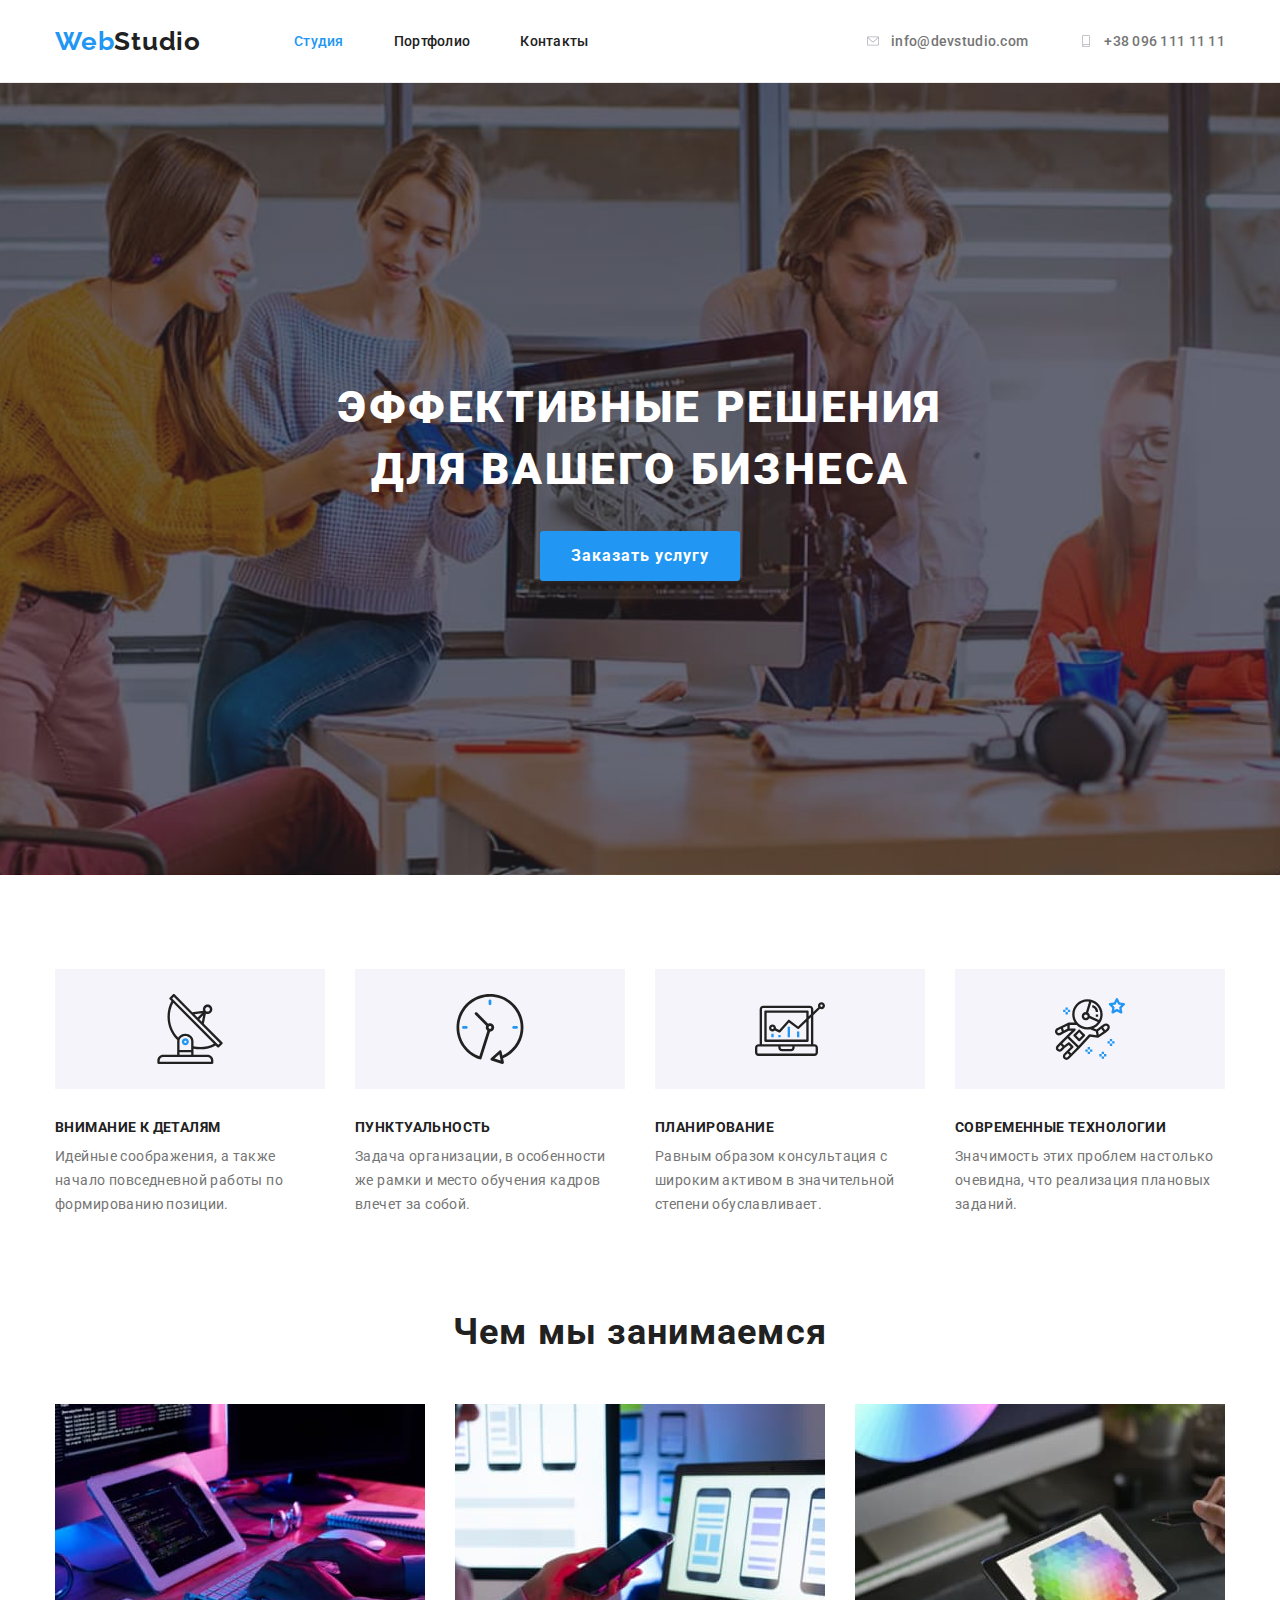
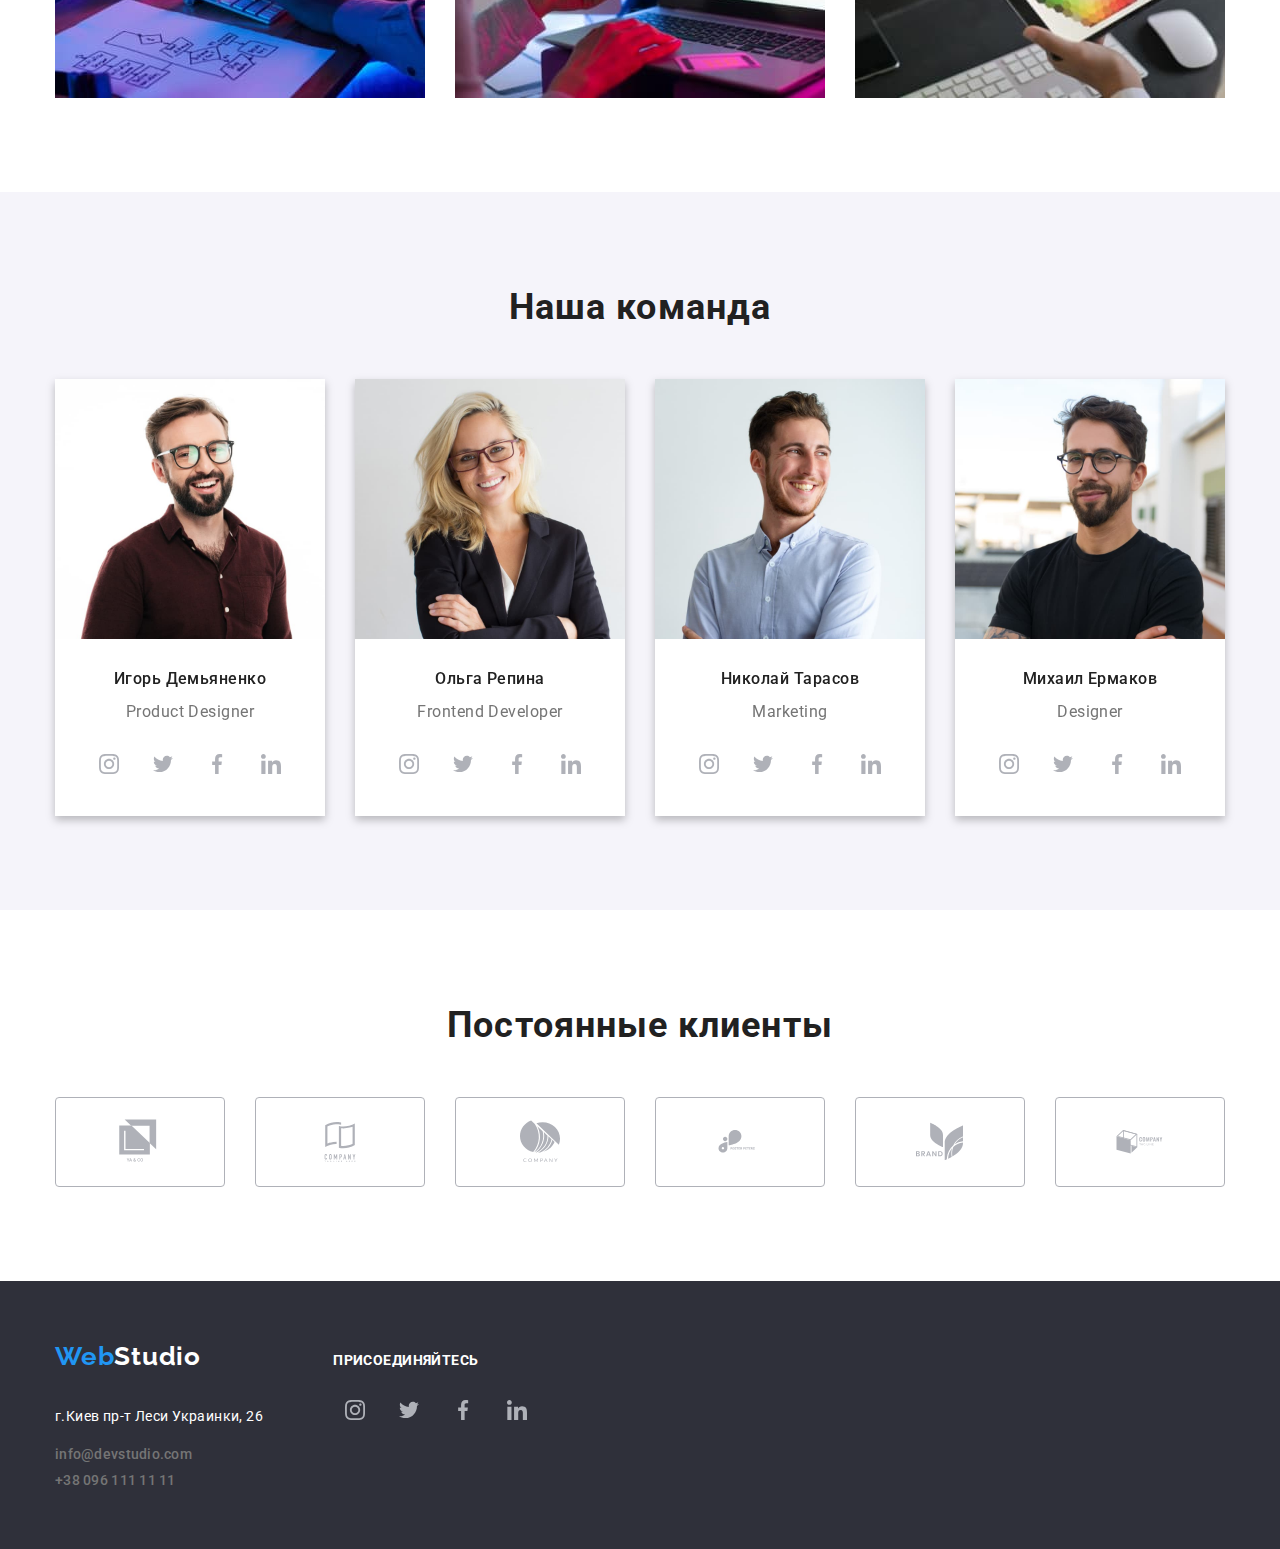
==== index.html @ 6a150557 "Created project basics" ====
<!DOCTYPE html>
<html lang="ru">

<head>
  <meta charset="UTF-8">
  <meta http-equiv="X-UA-Compatible" content="IE=edge">
  <meta name="viewport" content="width=device-width, initial-scale=1.0">
  <title>WebStudio</title>
  <link rel="preconnect" href="https://fonts.gstatic.com">
  <link href="https://fonts.googleapis.com/css2?family=Raleway:wght@700&family=Roboto:wght@400;500;700;900&display=swap"
    rel="stylesheet">
  <link rel="stylesheet" href="https://cdnjs.cloudflare.com/ajax/libs/modern-normalize/1.0.0/modern-normalize.min.css">
  <link rel="stylesheet" href="css/styles.css">

</head>

<body>

  <!-- ==========HEADER========== -->
  <header class="header">
    <div class="container">
      <!-- =============HEADER-NAVIGATION============= -->
      <nav class="site-nav">
        <a class="header-logo link" href="./index.html"><span class="accent-logo">Web</span>Studio</a>
        <ul class="site-nav-list list">
          <li class="site-nav-list-item"><a href="./index.html" class="site-nav-list-link link current">Студия</a></li>
          <li class="site-nav-list-item"><a href="./portfolio.html" class="site-nav-list-link link">Портфолио</a></li>
          <li class="site-nav-list-item"><a href="" class="site-nav-list-link link">Контакты</a></li>
        </ul>
      </nav>
      <!--=============HEADER-CONTACTS-NAV=================-->
      <ul class="contacts-nav list">
        <li class="contacts-nav-item" lang="en"><a class="contacts-nav-link link"
            href="mailto:info@devstudio.com">info@devstudio.com
            <svg class="icon-envelope">
              <use href="../img/icons.svg#envelope"></use>
            </svg>
          </a></li>
        <li class="contacts-nav-item"><a class="contacts-nav-link link" href="tel:+380961111111">+38 096 111
            11 11
            <svg class="icon-smartphone">
              <use href="../img/icons.svg#smartphone"></use>
            </svg>
          </a></li>
      </ul>
    </div>
  </header>

  <main>

    <!--=============HERO==============-->
    <section class="hero section">
      <div class="container">
        <h1 class="hero-title">эффективные решения <br> для вашего бизнеса</h1>
        <button class="order-button button" type="button">Заказать услугу</button>
      </div>
    </section>

    <!--============FEATURES===============-->
    <section class="feature-section section">
      <div class="container">
        <!-- заголовок h2 спрячется на этапе css -->
        <h2 class="section-title">Особенности</h2>
        <ul class="feature-list list">
          <li class="feature-list-item">
            <div class="feature-card-wrapper-top">
              <svg class="feature-item-logo">
                <use href="./img/icons.svg#antenna"></use>
              </svg>
            </div>
            <div class="feature-card-wrapper-bottom">
              <h3 class="feature-title">внимание к деталям</h3>
              <p class="feature-description">Идейные соображения, а также начало повседневной работы по
                формированию позиции.</p>
            </div>
          </li>
          <li class="feature-list-item">
            <div class="feature-card-wrapper-top">
              <svg class="feature-item-logo">
                <use href="./img/icons.svg#clock"></use>
              </svg>
            </div>
            <div class="feature-card-wrapper-bottom">
              <h3 class="feature-title">пунктуальность</h3>
              <p class="feature-description">Задача организации, в особенности же рамки и место обучения
                кадров влечет за собой.</p>
            </div>
          </li>
          <li class="feature-list-item">
            <div class="feature-card-wrapper-top">
              <svg class="feature-item-logo">
                <use href="./img/icons.svg#diagram"></use>
              </svg>
            </div>
            <div class="feature-card-wrapper-bottom">
              <h3 class="feature-title">планирование</h3>
              <p class="feature-description">Равным образом консультация с широким активом в значительной
                степени обуславливает.</p>
            </div>
          </li>
          <li class="feature-list-item">
            <div class="feature-card-wrapper-top">
              <svg class="feature-item-logo">
                <use href="./img/icons.svg#astronaut"></use>
              </svg>
            </div>
            <div class="feature-card-wrapper-bottom">
              <h3 class="feature-title">современные технологии</h3>
              <p class="feature-description">Значимость этих проблем настолько очевидна, что реализация
                плановых заданий.</p>
            </div>
        </ul>
      </div>
    </section>

    <!--===============ABOUT===============-->
    <section class="about-section section">
      <div class="container">
        <h2 class="section-title">Чем мы занимаемся</h2>
        <ul class="about-list list">
          <li class="about-list-item"><a class="about-list-link" href=""><img src="./img/box1.jpg" alt="computer"
                width="370"></a></li>
          <li class="about-list-item"><a class="about-list-link" href=""><img src="./img/box2.jpg" alt="smartphone"
                width="370"></a></li>
          <li class="about-list-item"><a class="about-list-link" href=""><img src="./img/box3.jpg" alt="tablet"
                width="370"></a></li>
        </ul>
      </div>
    </section>

    <!--===============OUR TEAM===============-->
    <section class="team-section section">
      <div class="container">
        <h2 class="section-title">Наша команда</h2>
        <ul class="our-team-list list">
          <li class="our-team-list-item"><img class="our-team-member-photo" src="img/igor.jpg" alt="Igor" width="270">
            <div class="member-card-text">
              <h3 class="team-member-name">Игорь Демьяненко</h3>
              <p class="team-role">Product Designer</p>
              <ul class="social-links-list list">
                <li class="social-links-list-item">
                  <svg class="social-links-icon">
                    <use href="../img/icons.svg#instagram"></use>
                  </svg>
                </li>
                <li class="social-links-list-item">
                  <svg class="social-links-icon">
                    <use href="../img/icons.svg#twitter"></use>
                  </svg>
                </li>
                <li class="social-links-list-item">
                  <svg class="social-links-icon">
                    <use href="../img/icons.svg#facebook"></use>
                  </svg>
                </li>
                <li class="social-links-list-item">
                  <svg class="social-links-icon">
                    <use href="../img/icons.svg#linkedin"></use>
                  </svg>
                </li>
              </ul>
            </div>
          </li>
          <li class="our-team-list-item"><img class="our-team-member-photo" src="img/olga.jpg" alt="Olga" width="270">
            <div class="member-card-text">
              <h3 class="team-member-name">Ольга Репина</h3>
              <p class="team-role">Frontend Developer</p>
              <ul class="social-links-list list">
                <li class="social-links-list-item">
                  <svg class="social-links-icon">
                    <use href="./img/icons.svg#instagram"></use>
                  </svg>
                </li>
                <li class="social-links-list-item">
                  <svg class="social-links-icon">
                    <use href="./img/icons.svg#twitter"></use>
                  </svg>
                </li>
                <li class="social-links-list-item">
                  <svg class="social-links-icon">
                    <use href="./img/icons.svg#facebook"></use>
                  </svg>
                </li>
                <li class="social-links-list-item">
                  <svg class="social-links-icon">
                    <use href="./img/icons.svg#linkedin"></use>
                  </svg>
                </li>
              </ul>
            </div>
          </li>
          <li class="our-team-list-item"><img class="our-team-member-photo" src="img/nikolay.jpg" alt="Nikolay"
              width="270">
            <div class="member-card-text">
              <h3 class="team-member-name">Николай Тарасов</h3>
              <p class="team-role">Marketing</p>
              <ul class="social-links-list list">
                <li class="social-links-list-item">
                  <svg class="social-links-icon">
                    <use href="./img/icons.svg#instagram"></use>
                  </svg>
                </li>
                <li class="social-links-list-item">
                  <svg class="social-links-icon">
                    <use href="./img/icons.svg#twitter"></use>
                  </svg>
                </li>
                <li class="social-links-list-item">
                  <svg class="social-links-icon">
                    <use href="./img/icons.svg#facebook"></use>
                  </svg>
                </li>
                <li class="social-links-list-item">
                  <svg class="social-links-icon">
                    <use href="./img/icons.svg#linkedin"></use>
                  </svg>
                </li>
              </ul>
            </div>
          </li>
          <li class="our-team-list-item"><img class="our-team-member-photo" src="img/mikhail.jpg" alt="Mikhail"
              width="270">
            <div class="member-card-text">
              <h3 class="team-member-name">Михаил Ермаков</h3>
              <p class="team-role">Designer</p>
              <ul class="social-links-list list">
                <li class="social-links-list-item">
                  <svg class="social-links-icon">
                    <use href="./img/icons.svg#instagram"></use>
                  </svg>
                </li>
                <li class="social-links-list-item">
                  <svg class="social-links-icon">
                    <use href="./img/icons.svg#twitter"></use>
                  </svg>
                </li>
                <li class="social-links-list-item">
                  <svg class="social-links-icon">
                    <use href="./img/icons.svg#facebook"></use>
                  </svg>
                </li>
                <li class="social-links-list-item">
                  <svg class="social-links-icon">
                    <use href="./img/icons.svg#linkedin"></use>
                  </svg>
                </li>
              </ul>
            </div>
          </li>
        </ul>
      </div>
    </section>

    <!--===============OUR CLIENTS===============-->
    <section class="our-clients section">
      <div class="container">
        <h2 class="section-title">Постоянные клиенты</h2>
        <ul class="our-clients-list list">
          <li class="our-clients-list-item icon-logo"> <svg class="icon-logo-1">
              <use href="../img/icons.svg#logo1"></use>
            </svg> </li>
          <li class="our-clients-list-item icon-logo"> <svg class="icon-logo-2">
              <use href="../img/icons.svg#logo2"></use>
            </svg></li>
          <li class="our-clients-list-item icon-logo"> <svg class="icon-logo-3">
              <use href="../img/icons.svg#logo3"></use>
            </svg></li>
          <li class="our-clients-list-item icon-logo"> <svg class="icon-logo-4">
              <use href="../img/icons.svg#logo4"></use>
            </svg></li>
          <li class="our-clients-list-item icon-logo"> <svg class="icon-logo-5">
              <use href="../img/icons.svg#logo5"></use>
            </svg></li>
          <li class="our-clients-list-item icon-logo"> <svg class="icon-logo-6">
              <use href="../img/icons.svg#logo6"></use>
            </svg></li>
        </ul>
      </div>
    </section>

  </main>

  <!-- ==========FOOTER============== -->

  <footer class="footer">
    <div class="container">
      <div class="footer-wrapper">
        <div class="left-side">
          <a class="footer-logo link" href="./index.html"><span class="accent-logo">Web</span>Studio</a>
          <address lang="ru">
            <ul class="footer-links list">
              <li class="footer-links-item"><a class="footer-address link"
                  href="https://www.google.com/maps/place/%D0%B1%D1%83%D0%BB.+%D0%9B%D0%B5%D1%81%D0%B8+%D0%A3%D0%BA%D1%80%D0%B0%D0%B8%D0%BD%D0%BA%D0%B8,+26,+%D0%9A%D0%B8%D0%B5%D0%B2,+02000/@50.4265807,30.5361971,17z/data=!3m1!4b1!4m5!3m4!1s0x40d4cf0e033ecbe9:0x57a4dffefec77da0!8m2!3d50.4265807!4d30.5383859"
                  target="_blank">г.Киев
                  пр-т Леси Украинки, 26</a></li>
              <li class="footer-links-item"><a class="footer-links-link link"
                  href="mailto:info@devstudio.com">info@devstudio.com</a></li>
              <li class="footer-links-item"><a class="footer-links-link link" href="tel:+380961111111">+38 096 111 11
                  11</a></li>
            </ul>
          </address>
        </div>
        <div class="right-side">
          <div class="join-us">
            <p class="join-us-slogan">присоединяйтесь</p>
            <ul class="social-links-list list">
              <li class="social-links-list-item">
                <svg class="social-links-icon">
                  <use href="../img/icons.svg#instagram"></use>
                </svg>
              </li>
              <li class="social-links-list-item">
                <svg class="social-links-icon">
                  <use href="../img/icons.svg#twitter"></use>
                </svg>
              </li>
              <li class="social-links-list-item">
                <svg class="social-links-icon">
                  <use href="../img/icons.svg#facebook"></use>
                </svg>
              </li>
              <li class="social-links-list-item">
                <svg class="social-links-icon">
                  <use href="../img/icons.svg#linkedin"></use>
                </svg>
              </li>
            </ul>
          </div>
        </div>
      </div>
    </div>
  </footer>
</body>

</html>
---- css/styles.css ----
:root {
  --primary-text-color: #212121;
  --secondary-text-color: #757575;
  --accent-color: #2196f3;
  --white-color: #ffffff;
  --primary-font-family: "Roboto", sans-serif;
  --primary-font-style: normal;
  --secondary-bg-color: #f5f4fa;
  --basic-icon-color: #afb1b8;
}

/* Roboto 400, 500, 700, 900, Raleway 700
font-family: "Raleway", sans-serif;
font-family: "Roboto", sans-serif;*/

/* main css */
h1,
h2,
h3,
h4,
h5,
h6,
p {
  margin: 0;
}

ul,
ol {
  padding: 0;
  margin: 0;
}

img {
  display: block;
}

.list {
  list-style: none;
}

.link {
  text-decoration: none;
}

body {
  background-color: var(--white-color);
  color: var(--primary-text-color);
  font-family: var(--primary-font-family);
  font-style: var(--primary-font-style);
}

/* ==========COMPONENTS============ */
/* ========BUTTON=========== */
.button {
  display: block;
  cursor: pointer;
  min-width: 200px;
  min-height: 50px;
  background-color: var(--accent-color);
  color: #ffffff;
  text-align: center;
  border: none;
  border-radius: 3px;
  font-size: 16px;
  font-weight: 700;
  line-height: 1.88;
  letter-spacing: 0.06em;
  margin: 0 auto;
}
.button:hover,
.button:focus {
  color: #000000;
}
/* ========end of BUTTON=========== */
/* ========LOGO=========== */
.header-logo,
.accent-logo,
.footer-logo {
  font-family: "Raleway", sans-serif;
  font-weight: 700;
  font-size: 26px;
  line-height: 1.2;
  letter-spacing: 0.03em;
}
.header-logo {
  color: var(--primary-text-color);
  padding-top: 24px;
  padding-bottom: 24px;
  margin-right: 93px;
}
.footer-logo {
  display: inline-block;
  color: var(--white-color);
  margin-bottom: 33px;
}
.accent-logo {
  color: var(--accent-color);
}
/* ========end of LOGO=========== */

.container {
  width: 1200px;
  padding-left: 15px;
  padding-right: 15px;
  margin-left: auto;
  margin-right: auto;
}
.section {
  padding-top: 94px;
  padding-bottom: 94px;
}
/* ==========end of COMPONENTS============ */

/* =========HEADER=========== */

.header {
  background-color: var(--white-color);
  margin: 0;
  border-bottom: 1px solid #ececec;
}
.header .container {
  display: flex;
  align-items: center;
  justify-content: space-between;
}

/* ======HEADER-NAVIGATION======= */
.site-nav,
.site-nav-list,
.contacts-nav {
  display: flex;
  align-items: center;
}
.site-nav-list {
  justify-content: space-between;
}
.site-nav-list-item {
  padding-top: 32px;
  padding-bottom: 32px;
}
.site-nav-list-link {
  color: var(--primary-text-color);
  font-weight: 500;
  font-size: 14px;
  line-height: 1.1;
  letter-spacing: 0.02em;
}
.site-nav-list-item:not(:last-child) {
  margin-right: 50px;
}
.site-nav-list-link:hover,
.site-nav-list-link:focus {
  color: var(--accent-color);
}
.site-nav-list-link.current {
  color: var(--accent-color);
}
.site-nav-list-link.current:active {
  color: var(--accent-color);
}
/* ======end of HEADER-NAVIGATION======= */

/* ======HEADER CONTACTS-NAV======= */
.contacts-nav-link {
  display: inline-block;
  align-items: center;
  color: var(--secondary-text-color);
  font-weight: 500;
  font-size: 14px;
  line-height: 1.1;
  letter-spacing: 0.02em;
}
.contacts-nav-link:hover,
.contacts-nav-link:focus {
  color: var(--accent-color);
}
.contacts-nav-link:hover .icon-envelope,
.contacts-nav-link:focus .icon-envelope {
  fill: var(--accent-color);
}
.contacts-nav-link:hover .icon-smartphone,
.contacts-nav-link:focus .icon-smartphone {
  fill: var(--accent-color);
}
.contacts-nav-item:not(:last-child) {
  margin-right: 50px;
}
.icon-envelope {
  display: inline-block;
  width: 16px;
  height: 12px;
  fill: var(--basic-icon-color);
  margin-right: 10px;
}
.contacts-nav-link {
  display: flex;
  flex-direction: row-reverse;
  align-items: center;
  justify-content: center;
}
.icon-smartphone {
  display: inline-block;
  width: 16px;
  height: 12px;
  fill: var(--basic-icon-color);
  margin-right: 10px;
}

/* ======end of HEADER CONTACTS-NAV======= */
/* =========end of HEADER=========== */

/* ==========MAIN PAGE sections============== */
/* ==========HERO============ */
.hero-title,
.feature-title {
  text-transform: uppercase;
}
.hero {
  background-color: #2f303a;
  background-image: linear-gradient(
      rgba(47, 48, 58, 0.4),
      rgba(47, 48, 58, 0.4)
    ),
    url("../img/hero1600bg.jpg");
  background-repeat: no-repeat;
  background-position: center;
  background-size: cover;
  max-width: 1600px;
  background-origin: padding-box;
  margin: 0 auto;
}

.hero .container {
  padding-top: 200px;
  padding-bottom: 200px;
}
.hero-title {
  font-size: 44px;
  font-weight: 900;
  line-height: 1.4;
  letter-spacing: 0.06em;
  color: var(--white-color);
  margin-bottom: 30px;
  text-align: center;
}

/* =============FEATURES==================== */

.feature-section,
.about-section {
  background-color: var(--white-color);
}
.feature-list {
  display: flex;
  flex-direction: row;
  flex-wrap: wrap;
  align-items: center;
  margin-top: -30px;
  margin-left: -30px;
}
.feature-list-item {
  flex-basis: calc((100% - 4 * 30px) / 4);
  margin-top: 30px;
  margin-left: 30px;
}
.feature-section .section-title {
  display: none;
}
.section-title,
.feature-title {
  font-weight: 700;
  line-height: 1.2;
  letter-spacing: 0.03em;
}
.section-title {
  font-size: 36px;
  margin-bottom: 50px;
  text-align: center;
}
.feature-title {
  font-weight: 700;
  font-size: 14px;
  line-height: 1.2;
  letter-spacing: 0.03em;
  margin-bottom: 10px;
}
.feature-section .feature-description {
  margin: 0;
}
.feature-list-item {
  display: flex;
  flex-direction: column;
}
.feature-item-logo {
  display: block;
  width: 70px;
  height: 70px;
}
.feature-card-wrapper-top {
  display: flex;
  width: 270px;
  height: 120px;
  background-color: var(--secondary-bg-color);
  margin-bottom: 30px;
  align-items: center;
  justify-content: center;
  padding: 25px 100px;
}
/* =============end of FEATURES==================== */
/* =============ABOUT==================== */
.about-list {
  display: flex;
  flex-wrap: wrap;
  margin-top: -30px;
  margin-left: -30px;
}
.about-list-item {
  flex-basis: calc((100% - 3 * 30px) / 3);
  margin-top: 30px;
  margin-left: 30px;
}
.feature-section {
  padding-bottom: 0;
}
/* =============end of ABOUT==================== */
/* =============OUR TEAM==================== */
.team-section {
  background-color: var(--secondary-bg-color);
}
.team-role,
.feature-description {
  color: var(--secondary-text-color);
  font-size: 14px;
  font-weight: 400;
  line-height: 1.7;
  letter-spacing: 0.03em;
}
.team-role {
  display: inline-block;
  font-size: 16px;
  margin: 0 0 16px 0;
}
.team-member-name {
  font-weight: 500;
  font-size: 16px;
  line-height: 1.2;
  letter-spacing: 0.03em;
  margin-bottom: 10px;
}
.our-team-list {
  display: flex;
  flex-wrap: wrap;
  margin-top: -30px;
  margin-left: -30px;
}
.our-team-list-item {
  flex-basis: calc((100% - 4 * 30px) / 4);
  margin-top: 30px;
  margin-left: 30px;
}
.member-card-text {
  padding-top: 30px;
  padding-bottom: 30px;
  text-align: center;
  background-color: var(--white-color);
}
.social-links-list-item {
  display: block;
  width: 44px;
  height: 44px;
  border: 1px solid transparent;
  border-radius: 50%;
  display: flex;
  align-items: center;
  justify-content: center;
}
.social-links-list-item:not(:last-child) {
  margin-right: 10px;
}
.social-links-icon {
  display: block;
  width: 20px;
  height: 20px;
  fill: var(--basic-icon-color);
}
.social-links-list-item:hover,
.social-links-list-item:focus {
  background-color: var(--accent-color);
  border: 1px solid transparent;
}
.social-links-list-item:hover .social-links-icon,
.social-links-list-item:focus .social-links-icon {
  fill: var(--white-color);
}

.social-links-list {
  display: flex;
  align-items: center;
  justify-content: center;
}
.our-team-list-item {
  filter: drop-shadow(0px 4px 4px rgba(0, 0, 0, 0.25));
}
/* =============end of OUR TEAM==================== */
/* =============OUR CLIENTS==================== */
.icon-logo {
  fill: var(--basic-icon-color);
  display: flex;
  align-items: center;
  justify-content: center;
  background-size: cover;
}
.icon-logo:hover,
.icon-logo:focus {
  fill: var(--accent-color);
}
.our-clients-list-item:hover,
.our-clients-list-item:focus {
  border-color: var(--accent-color);
}
.icon-logo-1 {
  display: block;
  width: 45px;
  height: 50px;
}
.icon-logo-2 {
  display: block;
  width: 40px;
  height: 52px;
}
.icon-logo-3 {
  display: block;
  width: 42px;
  height: 43px;
}
.icon-logo-4 {
  display: block;
  width: 80px;
  height: 43px;
}
/* 4-му лого не применяется его правильный размер, он слишком мал */
.icon-logo-5 {
  display: block;
  width: 59px;
  height: 47px;
}
.icon-logo-6 {
  display: block;
  width: 89px;
  height: 46px;
}

.our-clients-list {
  display: flex;
  flex-direction: row;
  align-items: center;
  justify-content: space-between;
  flex-wrap: wrap;
  margin-top: -30px;
  margin-left: -30px;
}
.our-clients-list-item {
  flex-basis: calc((100% - 6 * 30px) / 6);
  border: 1px solid var(--basic-icon-color);
  border-radius: 4px;
  min-height: 90px;
  margin-top: 30px;
  margin-left: 30px;
  box-sizing: border-box;
}

/* =============end of OUR CLIENTS==================== */

/* =============FOOTER==================== */
.footer {
  background-color: #2f303a;
  padding-top: 60px;
  padding-bottom: 60px;
}
.footer-address {
  display: inline-block;
  color: var(--white-color);
  font-style: var(--primary-font-style);
  font-size: 14px;
  font-weight: 400;
  line-height: 1.7;
  letter-spacing: 0.03em;
  margin-bottom: 8px;
}
.footer-links-item:not(:last-child) {
  margin-bottom: 8px;
}
.footer-links-link {
  font-style: normal;
  color: var(--secondary-text-color);
  font-weight: 500;
  font-size: 14px;
  line-height: 1.1;
  letter-spacing: 0.02em;
}
.footer-address:hover,
.footer-address:focus,
.footer-links-link:hover,
.footer-links-link:focus {
  color: var(--accent-color);
}
/* .footer-address:visited,
.footer-links-link:visited {
  color: var(--white-color);
} */
/* !!!!!!! - после открытия вебсайта в отдельном tab цвет остается accent, не белым. Что добавить? 
Когда добавляю :visited, пропадает hover&focus*/

.join-us-slogan {
  display: block;
  font-weight: 700;
  font-size: 14px;
  line-height: 1.1;
  letter-spacing: 0.03em;
  text-transform: uppercase;
  color: var(--white-color);
  margin-left: 70px;
  margin-bottom: 20px;
  margin-top: 12px;
}
.footer-wrapper {
  display: flex;
}
.join-us .social-links-list {
  margin-left: 70px;
}
.right-side {
  display: flex;
  flex-direction: column;
  justify-content: space-between;
  vertical-align: top;
}
/* ============END OF FOOTER=========== */
/* ==========END of MAIN PAGE sections============== */

/* ===========PORTFOLIO page============== */

.portfolio-page {
  background-color: var(--white-color);
  margin: 0;
}
.portfolio-title {
  display: none;
}

/*========PORTFOLIO-BUTTONS==========  */
.radiobuttons-list {
  display: flex;
  justify-content: center;
}
.radiobuttons-list-item {
  display: inline-block;
  padding: 0;
  margin-bottom: 50px;
}
.radiobuttons-list-item:not(:last-child) {
  margin-right: 8px;
}
.portfolio-button {
  font-weight: 500;
  font-size: 16px;
  line-height: 1.6;
  letter-spacing: 0.03em;
  color: var(--primary-text-color);
  background-color: var(--secondary-bg-color);
  border: none;
  border-radius: 4px;
  min-height: 38px;
  padding: 6px 22px;
}
.portfolio-button:hover,
.portfolio-button:focus {
  color: var(--white-color);
  background-color: var(--accent-color);
}
/*========end of PORTFOLIO-BUTTONS==========  */
/*========PORTFOLIO-PROJECTS==========  */
.portfolio-projects-list {
  display: flex;
  flex-wrap: wrap;
  margin-left: -30px;
  margin-top: -30px;
  margin-right: -30px;
}
.portfolio-projects-list-item {
  margin-left: 30px;
  margin-top: 30px;
  border-bottom: 1px solid #eeeeee;
}

.portfolio-projects-list-item:hover,
.portfolio-projects-list-item:focus {
  filter: drop-shadow(0px 4px 4px rgba(0, 0, 0, 0.25));
}

.portfolio-project-card-text {
  padding: 20px 24px;
  background-color: var(--white-color);
}
.project-title {
  font-weight: 700;
  font-size: 18px;
  line-height: 2;
  color: var(--primary-text-color);
  letter-spacing: 0.06em;
}
.project-description {
  font-weight: 400;
  font-size: 16px;
  line-height: 1.9;
  color: var(--secondary-text-color);
  letter-spacing: 0.03em;
  margin-bottom: 4px;
}

/* ===========END of PORTFOLIO page============== */
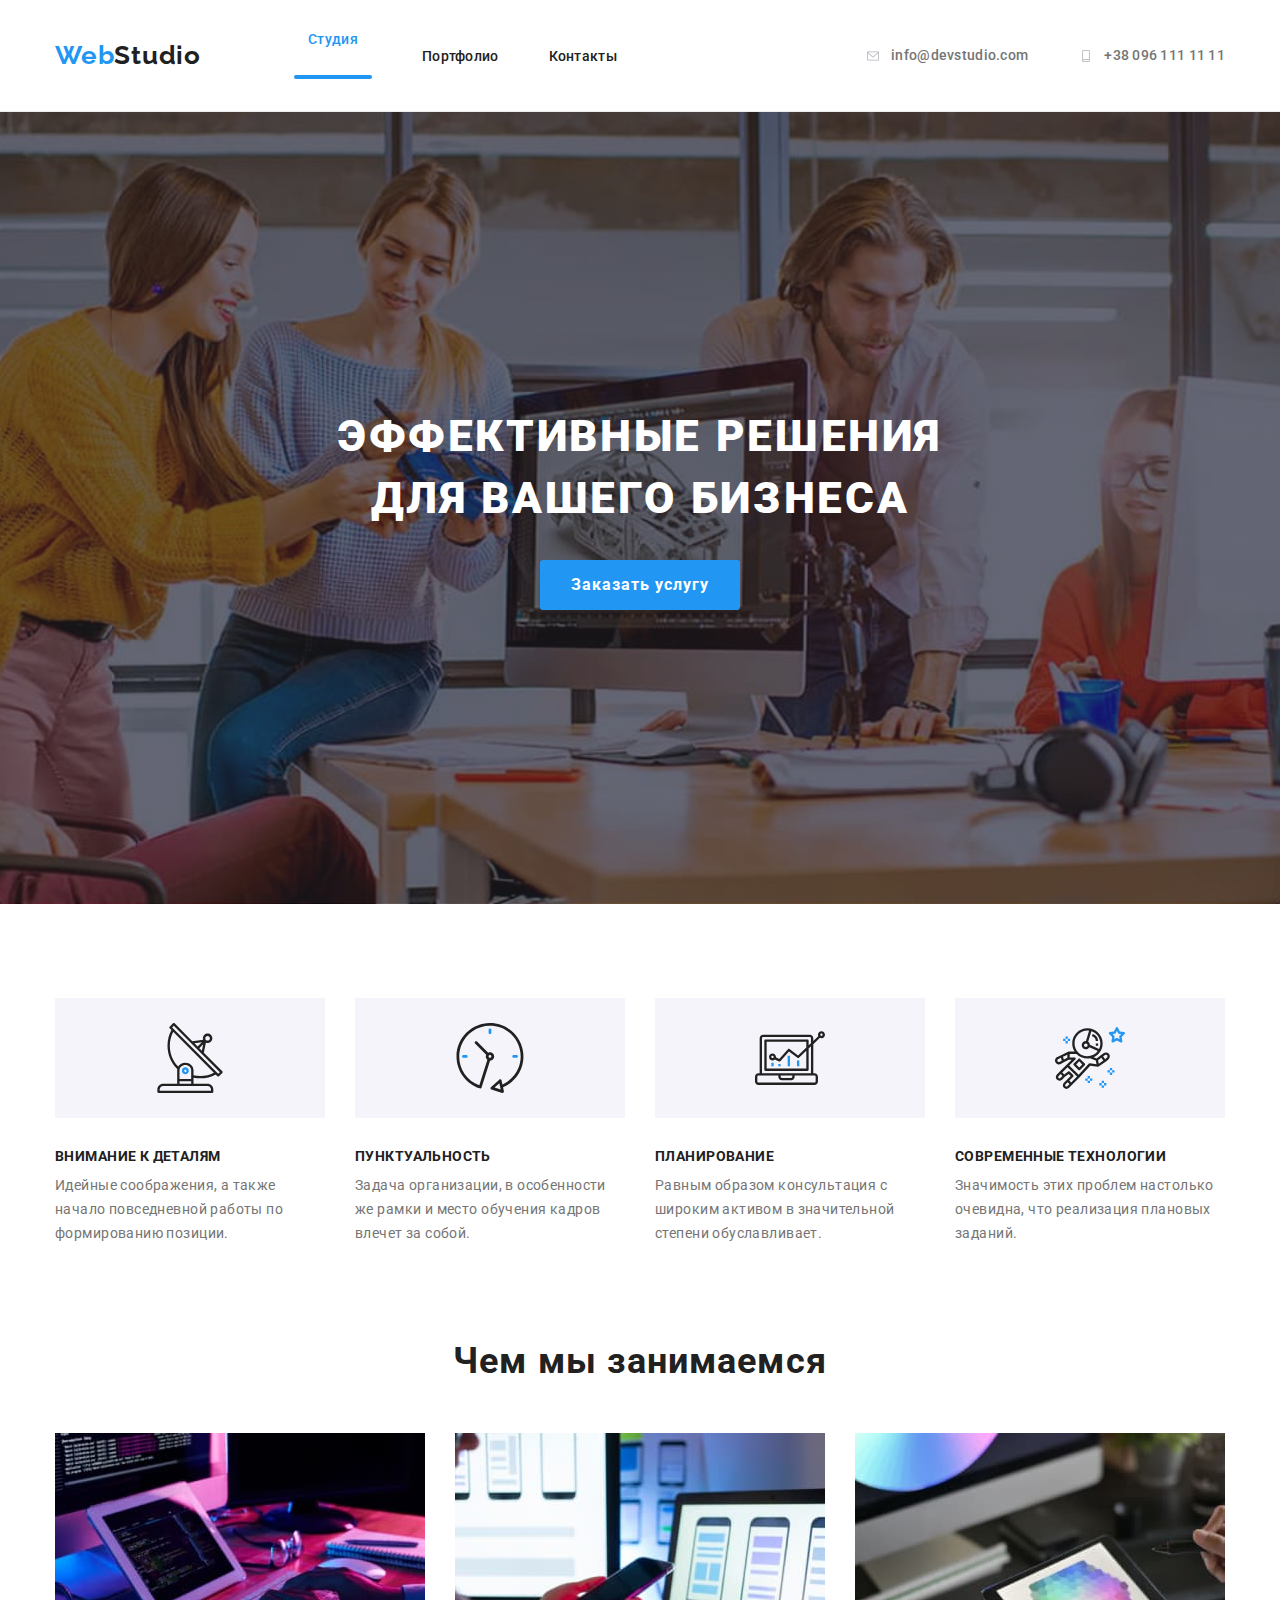
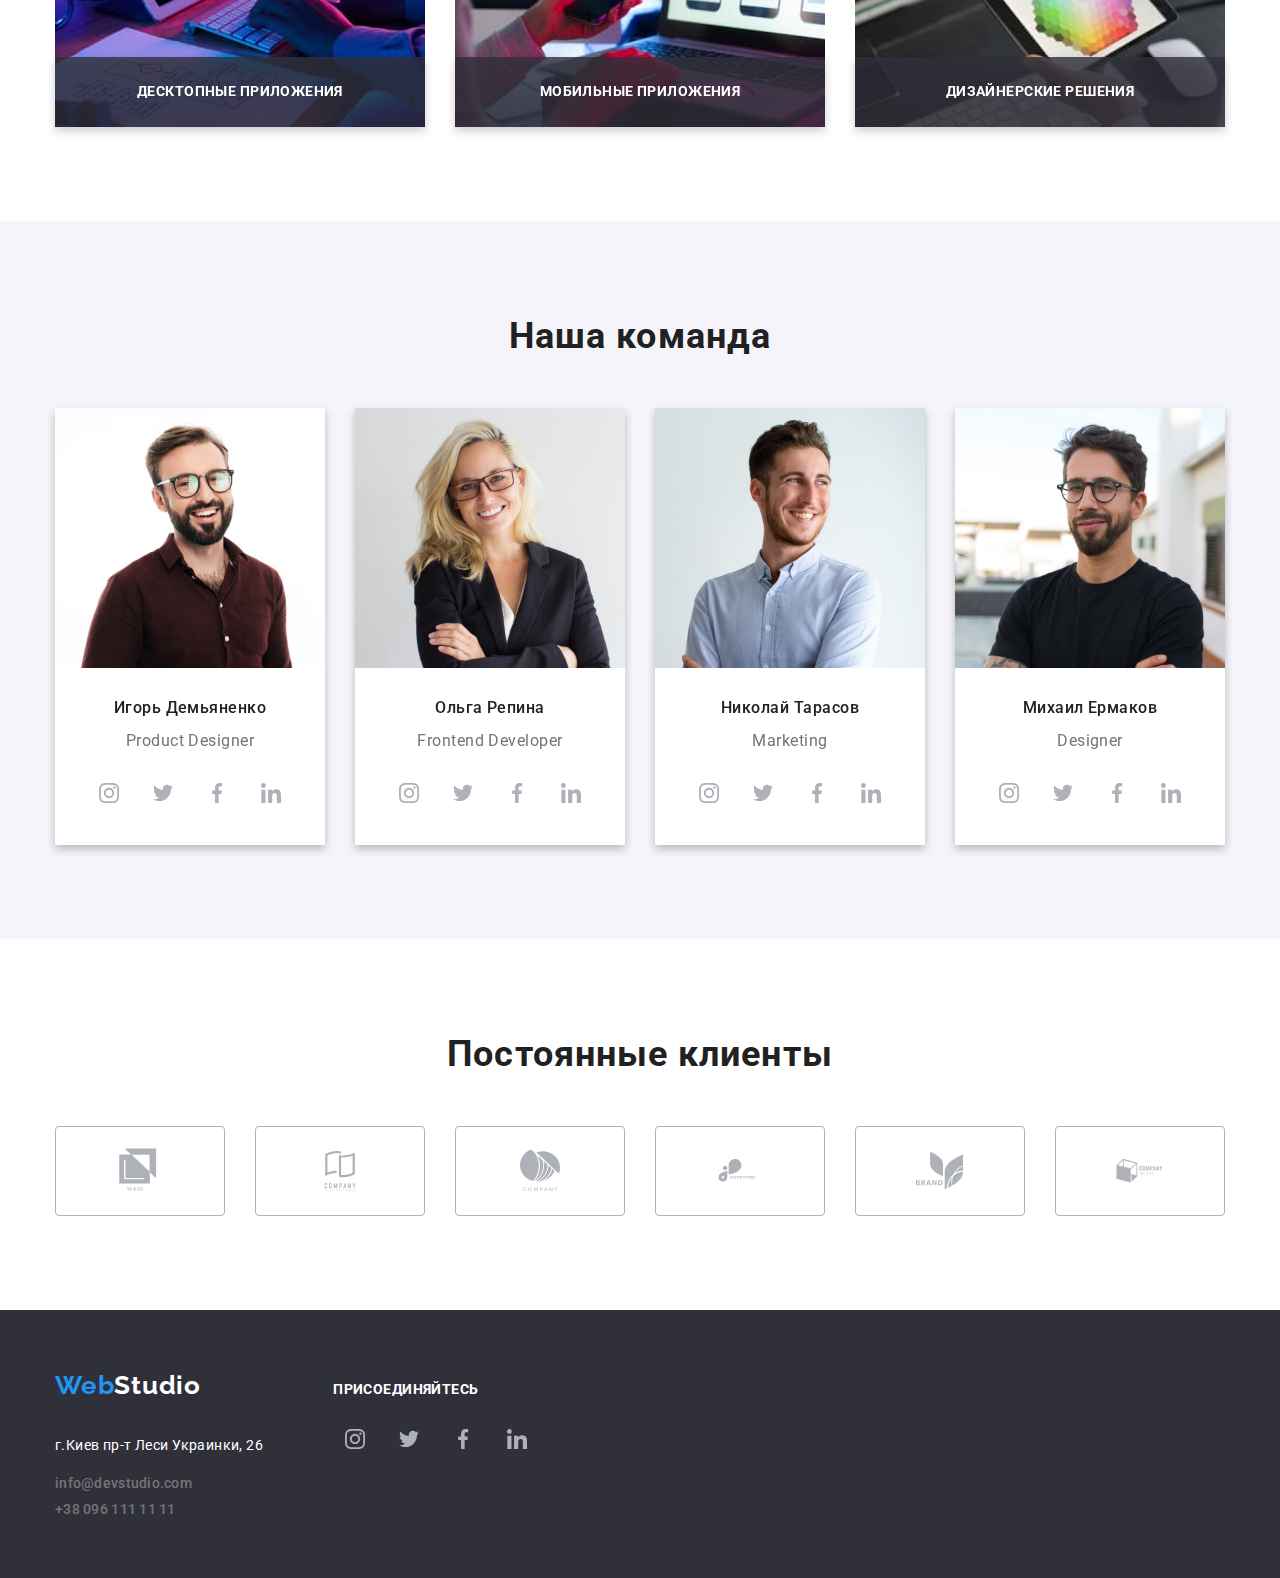
==== commit afa5411f: "added modal & thumb text" ====
--- a/index.html
+++ b/index.html
@@ -52,8 +52,17 @@
     <section class="hero section">
       <div class="container">
         <h1 class="hero-title">эффективные решения <br> для вашего бизнеса</h1>
-        <button class="order-button button" type="button">Заказать услугу</button>
-      </div>
+        <button data-modal-open class="order-button button" type="button">Заказать услугу</button>
+        <div data-modal class="backdrop is-hidden">
+          <div class="modal">
+            <p>текст модального окна</p>
+            <button class="close-button" data-modal-close aria-label="закрыть">
+              <svg class="close-button-icon">
+                <use href="../img/close-back.svg" width="11px" height="11px"></use>
+              </svg>
+            </button>
+          </div>
+        </div>
     </section>
 
     <!--============FEATURES===============-->
@@ -118,12 +127,30 @@
       <div class="container">
         <h2 class="section-title">Чем мы занимаемся</h2>
         <ul class="about-list list">
-          <li class="about-list-item"><a class="about-list-link" href=""><img src="./img/box1.jpg" alt="computer"
-                width="370"></a></li>
-          <li class="about-list-item"><a class="about-list-link" href=""><img src="./img/box2.jpg" alt="smartphone"
-                width="370"></a></li>
-          <li class="about-list-item"><a class="about-list-link" href=""><img src="./img/box3.jpg" alt="tablet"
-                width="370"></a></li>
+          <li class="about-list-item">
+            <a class="about-list-link link" href="">
+              <img src="./img/box1.jpg" alt="computer" width="370">
+              <div class="card-text-box">
+                <p class="card-text">десктопные приложения</p>
+              </div>
+            </a>
+          </li>
+          <li class="about-list-item">
+            <a class="about-list-link link" href="">
+              <img src="./img/box2.jpg" alt="smartphone" width="370">
+              <div class="card-text-box">
+                <p class="card-text">мобильные приложения</p>
+              </div>
+            </a>
+          </li>
+          <li class="about-list-item">
+            <a class="about-list-link link" href="">
+              <img src="./img/box3.jpg" alt="tablet" width="370">
+              <div class="card-text-box">
+                <p class="card-text">дизайнерские решения</p>
+              </div>
+            </a>
+          </li>
         </ul>
       </div>
     </section>
@@ -330,6 +357,8 @@
       </div>
     </div>
   </footer>
+
+  <script src="./js/modal.js"></script>
 </body>
 
 </html>--- a/css/styles.css
+++ b/css/styles.css
@@ -47,6 +47,7 @@
   color: var(--primary-text-color);
   font-family: var(--primary-font-family);
   font-style: var(--primary-font-style);
+  /* padding-top: высота шапки 82,4px*/
 }
 
 /* ==========COMPONENTS============ */
@@ -114,6 +115,10 @@
 /* =========HEADER=========== */
 
 .header {
+  /* position: fixed;
+  width: 100%;
+  top: 0;
+  left: 0; */
   background-color: var(--white-color);
   margin: 0;
   border-bottom: 1px solid #ececec;
@@ -157,6 +162,23 @@
 }
 .site-nav-list-link.current:active {
   color: var(--accent-color);
+}
+.current {
+  display: flex;
+  flex-direction: column;
+  align-items: center;
+  /* опустить ниже */
+}
+
+.current::after {
+  content: "";
+  display: inline-block;
+  width: 78px;
+  /* не ОК для студии, задать переменной по длине слова */
+  height: 4px;
+  border-radius: 2px;
+  background-color: var(--accent-color);
+  margin-top: 28px;
 }
 /* ======end of HEADER-NAVIGATION======= */
 
@@ -243,6 +265,64 @@
   margin-bottom: 30px;
   text-align: center;
 }
+.backdrop {
+  cursor: not-allowed;
+  display: flex;
+  width: 100vw;
+  height: 100vh;
+  background-color: rgba(0, 0, 0, 0.1);
+  border: 1px solid rgba(0, 0, 0, 0.1);
+  position: fixed;
+  left: 0;
+  right: 0;
+  top: 0;
+  bottom: 0;
+  margin: auto;
+  z-index: 1;
+}
+.backdrop.is-hidden {
+  /* visibility: ; */
+  opacity: 0;
+  pointer-events: none;
+}
+.modal {
+  /* padding: 2rem 1rem; */
+  position: absolute;
+  left: 50%;
+  top: 50%;
+  transform: translate(-50%, -50%);
+  box-sizing: border-box;
+  width: 528px;
+  height: 581px;
+  border-radius: 4px;
+  background-color: var(--white-color);
+  cursor: pointer;
+  margin: auto;
+  box-shadow: 0px 2px 1px 0px rgba(0, 0, 0, 0.2);
+  box-shadow: 0px 1px 1px 0px rgba(0, 0, 0, 0.14);
+  box-shadow: 0px 1px 3px 0px rgba(0, 0, 0, 0.12);
+}
+.close-button {
+  position: absolute;
+  top: 8px;
+  right: 8px;
+  cursor: pointer;
+  display: block;
+  width: 30px;
+  height: 30px;
+  box-sizing: border-box;
+  background: #ffffff;
+  border: 1px solid rgba(0, 0, 0, 0.1);
+  border-radius: 50%;
+}
+.close-button-icon {
+  display: block;
+  width: 18px;
+  height: 18px;
+  fill: black;
+}
+/* .close-button-icon {
+/* добавить svg close на экран*/
 
 /* =============FEATURES==================== */
 
@@ -315,12 +395,36 @@
   margin-left: -30px;
 }
 .about-list-item {
+  position: relative;
   flex-basis: calc((100% - 3 * 30px) / 3);
   margin-top: 30px;
   margin-left: 30px;
 }
 .feature-section {
   padding-bottom: 0;
+}
+.card-text-box {
+  position: absolute;
+  left: 0;
+  bottom: 0;
+  display: flex;
+  align-items: center;
+  justify-content: center;
+  width: 100%;
+  height: 70px;
+  z-index: 2;
+  background-color: rgba(47, 48, 58, 0.8);
+  filter: drop-shadow(0px 4px 4px rgba(0, 0, 0, 0.25));
+}
+
+.card-text {
+  display: inline-block;
+  font-weight: 700;
+  font-size: 14px;
+  line-height: 1.14;
+  letter-spacing: 0.03em;
+  text-transform: uppercase;
+  color: var(--white-color);
 }
 /* =============end of ABOUT==================== */
 /* =============OUR TEAM==================== */
@@ -549,6 +653,7 @@
 }
 
 /*========PORTFOLIO-BUTTONS==========  */
+
 .radiobuttons-list {
   display: flex;
   justify-content: center;
@@ -618,4 +723,27 @@
   margin-bottom: 4px;
 }
 
+/* .portfolio-project-overlay::before {
+  display: inline-block;
+  position: absolute;
+  content: "";
+  width: 100%;
+  height: 100%;
+  background-color: var(--accent-color);
+  opacity: 0.5;
+  z-index: 1;
+  padding: 24px 63px;
+} */
+.overlay-text {
+  font-size: 18px;
+  font-weight: 400;
+  line-height: 1.56;
+  letter-spacing: 0.03em;
+  color: var(--white-color);
+  /* position: absolute;
+  top: 0;
+  left: 0; */
+  border: 1px solid red;
+}
+
 /* ===========END of PORTFOLIO page============== */
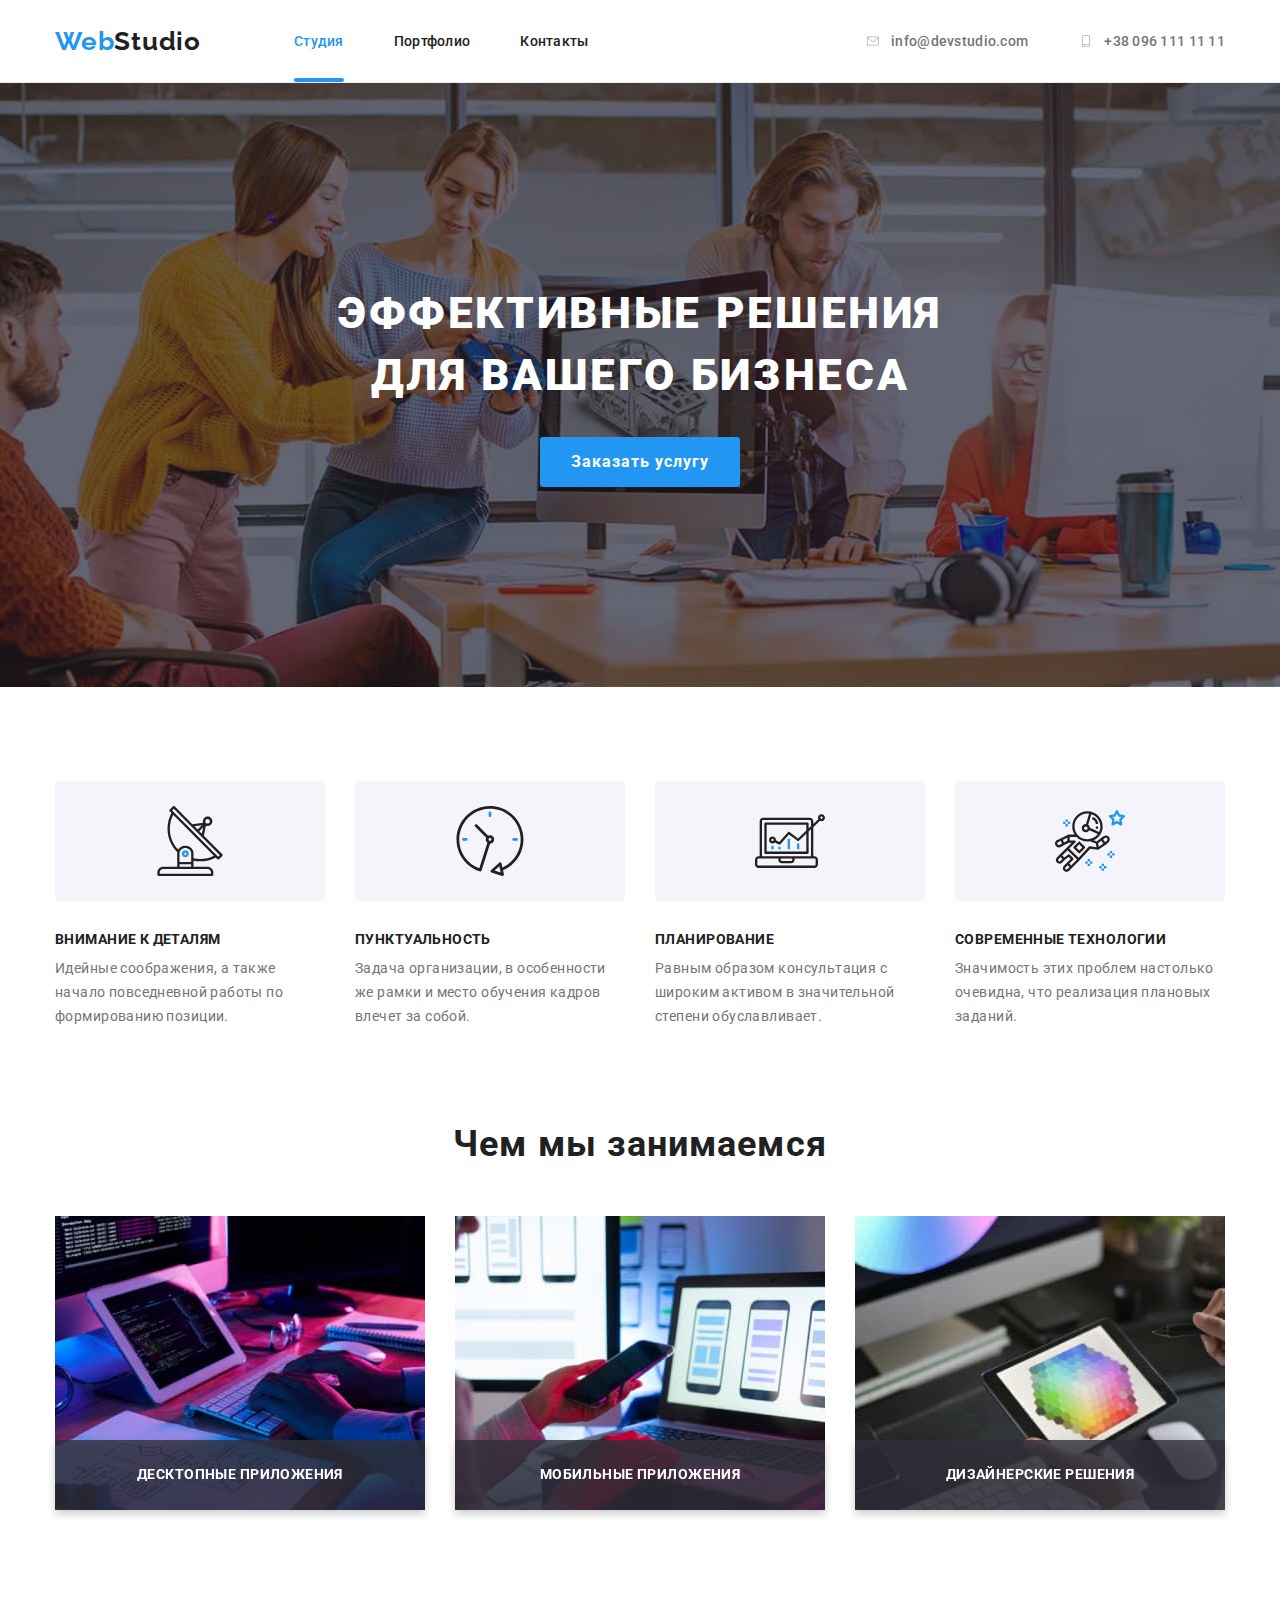
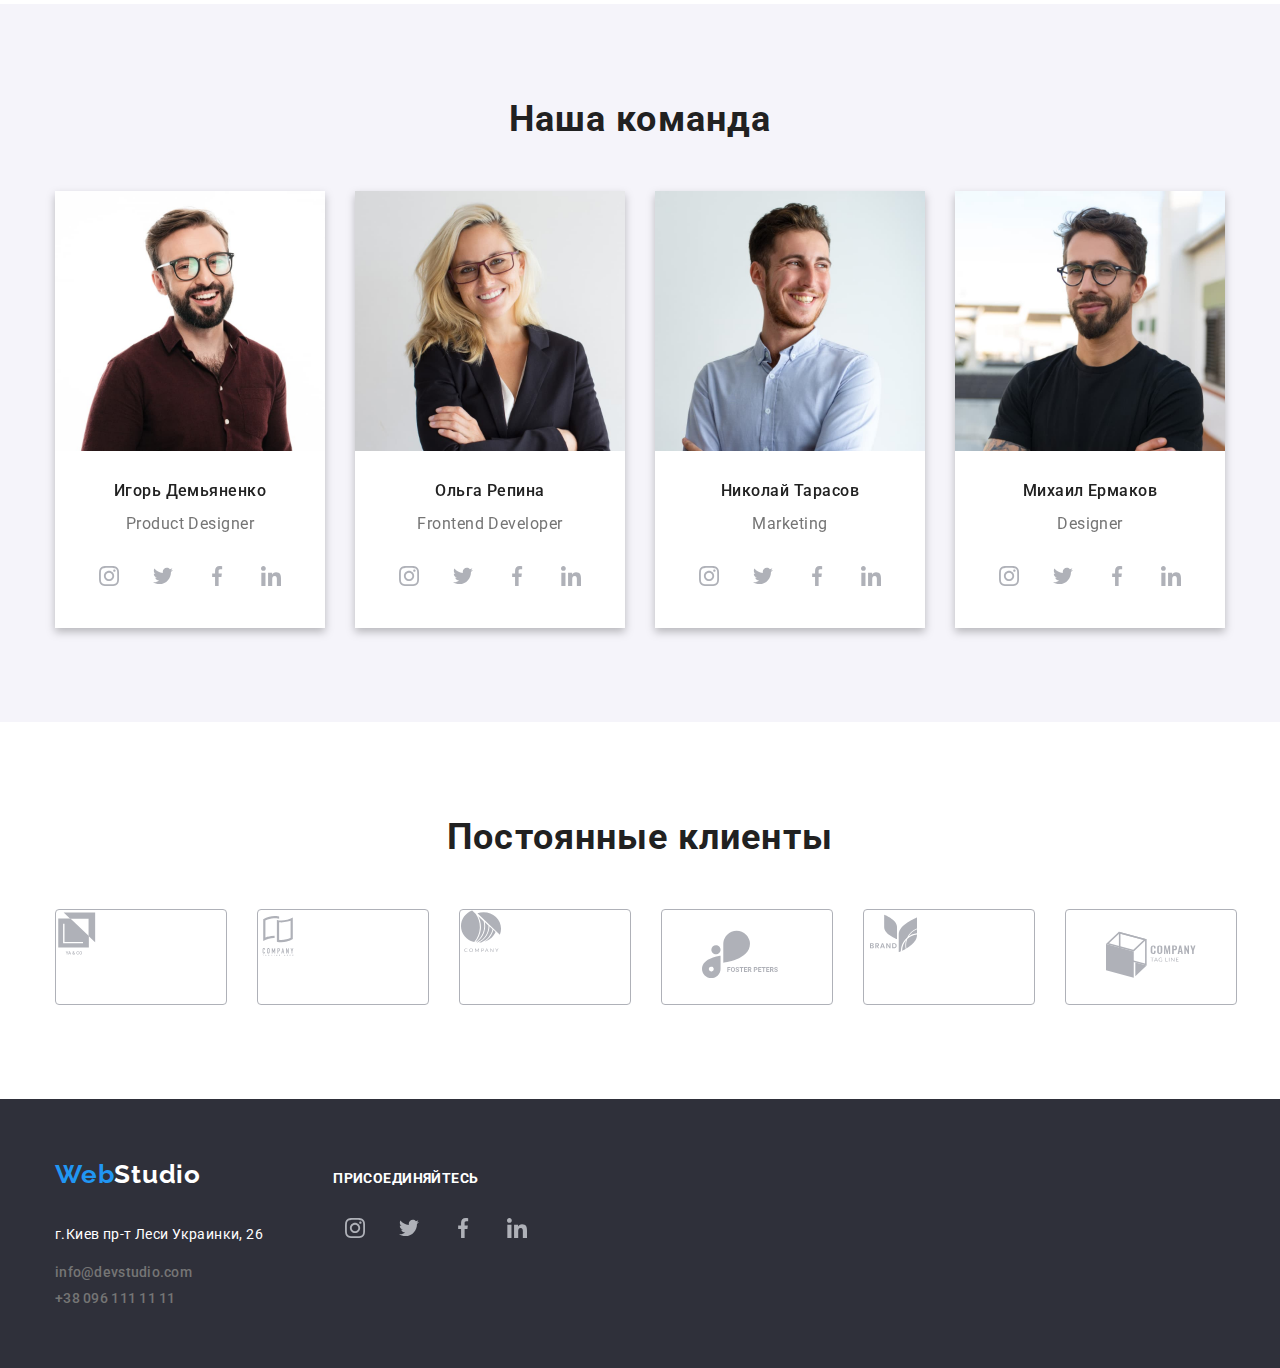
==== commit 914436a9: "added backdrop, modal & transitions" ====
--- a/index.html
+++ b/index.html
@@ -33,13 +33,13 @@
         <li class="contacts-nav-item" lang="en"><a class="contacts-nav-link link"
             href="mailto:info@devstudio.com">info@devstudio.com
             <svg class="icon-envelope">
-              <use href="../img/icons.svg#envelope"></use>
+              <use href="./img/icons.svg#envelope"></use>
             </svg>
           </a></li>
         <li class="contacts-nav-item"><a class="contacts-nav-link link" href="tel:+380961111111">+38 096 111
             11 11
             <svg class="icon-smartphone">
-              <use href="../img/icons.svg#smartphone"></use>
+              <use href="./img/icons.svg#smartphone"></use>
             </svg>
           </a></li>
       </ul>
@@ -49,7 +49,7 @@
   <main>
 
     <!--=============HERO==============-->
-    <section class="hero section">
+    <section class="hero">
       <div class="container">
         <h1 class="hero-title">эффективные решения <br> для вашего бизнеса</h1>
         <button data-modal-open class="order-button button" type="button">Заказать услугу</button>
@@ -58,7 +58,7 @@
             <p>текст модального окна</p>
             <button class="close-button" data-modal-close aria-label="закрыть">
               <svg class="close-button-icon">
-                <use href="../img/close-back.svg" width="11px" height="11px"></use>
+                <use href="./img/icons.svg#close" width="11px" height="11px"></use>
               </svg>
             </button>
           </div>
@@ -166,24 +166,28 @@
               <p class="team-role">Product Designer</p>
               <ul class="social-links-list list">
                 <li class="social-links-list-item">
-                  <svg class="social-links-icon">
-                    <use href="../img/icons.svg#instagram"></use>
-                  </svg>
-                </li>
-                <li class="social-links-list-item">
-                  <svg class="social-links-icon">
-                    <use href="../img/icons.svg#twitter"></use>
-                  </svg>
-                </li>
-                <li class="social-links-list-item">
-                  <svg class="social-links-icon">
-                    <use href="../img/icons.svg#facebook"></use>
-                  </svg>
-                </li>
-                <li class="social-links-list-item">
-                  <svg class="social-links-icon">
-                    <use href="../img/icons.svg#linkedin"></use>
-                  </svg>
+                  <a href="" class="social-links-list">
+                    <svg class="social-links-icon">
+                      <use href="./img/icons.svg#instagram"></use>
+                    </svg></a>
+                </li>
+                <li class="social-links-list-item">
+                  <a href="" class="social-links-list">
+                    <svg class="social-links-icon">
+                      <use href="./img/icons.svg#twitter"></use>
+                    </svg></a>
+                </li>
+                <li class="social-links-list-item">
+                  <a href="" class="social-links-list">
+                    <svg class="social-links-icon">
+                      <use href="./img/icons.svg#facebook"></use>
+                    </svg></a>
+                </li>
+                <li class="social-links-list-item">
+                  <a href="" class="social-links-list">
+                    <svg class="social-links-icon">
+                      <use href="./img/icons.svg#linkedin"></use>
+                    </svg></a>
                 </li>
               </ul>
             </div>
@@ -194,24 +198,28 @@
               <p class="team-role">Frontend Developer</p>
               <ul class="social-links-list list">
                 <li class="social-links-list-item">
-                  <svg class="social-links-icon">
-                    <use href="./img/icons.svg#instagram"></use>
-                  </svg>
-                </li>
-                <li class="social-links-list-item">
-                  <svg class="social-links-icon">
-                    <use href="./img/icons.svg#twitter"></use>
-                  </svg>
-                </li>
-                <li class="social-links-list-item">
-                  <svg class="social-links-icon">
-                    <use href="./img/icons.svg#facebook"></use>
-                  </svg>
-                </li>
-                <li class="social-links-list-item">
-                  <svg class="social-links-icon">
-                    <use href="./img/icons.svg#linkedin"></use>
-                  </svg>
+                  <a href="" class="social-links-list">
+                    <svg class="social-links-icon">
+                      <use href="./img/icons.svg#instagram"></use>
+                    </svg></a>
+                </li>
+                <li class="social-links-list-item">
+                  <a href="" class="social-links-list">
+                    <svg class="social-links-icon">
+                      <use href="./img/icons.svg#twitter"></use>
+                    </svg></a>
+                </li>
+                <li class="social-links-list-item">
+                  <a href="" class="social-links-list">
+                    <svg class="social-links-icon">
+                      <use href="./img/icons.svg#facebook"></use>
+                    </svg></a>
+                </li>
+                <li class="social-links-list-item">
+                  <a href="" class="social-links-list">
+                    <svg class="social-links-icon">
+                      <use href="./img/icons.svg#linkedin"></use>
+                    </svg></a>
                 </li>
               </ul>
             </div>
@@ -223,24 +231,28 @@
               <p class="team-role">Marketing</p>
               <ul class="social-links-list list">
                 <li class="social-links-list-item">
-                  <svg class="social-links-icon">
-                    <use href="./img/icons.svg#instagram"></use>
-                  </svg>
-                </li>
-                <li class="social-links-list-item">
-                  <svg class="social-links-icon">
-                    <use href="./img/icons.svg#twitter"></use>
-                  </svg>
-                </li>
-                <li class="social-links-list-item">
-                  <svg class="social-links-icon">
-                    <use href="./img/icons.svg#facebook"></use>
-                  </svg>
-                </li>
-                <li class="social-links-list-item">
-                  <svg class="social-links-icon">
-                    <use href="./img/icons.svg#linkedin"></use>
-                  </svg>
+                  <a href="" class="social-links-list">
+                    <svg class="social-links-icon">
+                      <use href="./img/icons.svg#instagram"></use>
+                    </svg></a>
+                </li>
+                <li class="social-links-list-item">
+                  <a href="" class="social-links-list">
+                    <svg class="social-links-icon">
+                      <use href="./img/icons.svg#twitter"></use>
+                    </svg></a>
+                </li>
+                <li class="social-links-list-item">
+                  <a href="" class="social-links-list">
+                    <svg class="social-links-icon">
+                      <use href="./img/icons.svg#facebook"></use>
+                    </svg></a>
+                </li>
+                <li class="social-links-list-item">
+                  <a href="" class="social-links-list">
+                    <svg class="social-links-icon">
+                      <use href="./img/icons.svg#linkedin"></use>
+                    </svg></a>
                 </li>
               </ul>
             </div>
@@ -252,24 +264,28 @@
               <p class="team-role">Designer</p>
               <ul class="social-links-list list">
                 <li class="social-links-list-item">
-                  <svg class="social-links-icon">
-                    <use href="./img/icons.svg#instagram"></use>
-                  </svg>
-                </li>
-                <li class="social-links-list-item">
-                  <svg class="social-links-icon">
-                    <use href="./img/icons.svg#twitter"></use>
-                  </svg>
-                </li>
-                <li class="social-links-list-item">
-                  <svg class="social-links-icon">
-                    <use href="./img/icons.svg#facebook"></use>
-                  </svg>
-                </li>
-                <li class="social-links-list-item">
-                  <svg class="social-links-icon">
-                    <use href="./img/icons.svg#linkedin"></use>
-                  </svg>
+                  <a href="" class="social-links-list">
+                    <svg class="social-links-icon">
+                      <use href="./img/icons.svg#instagram"></use>
+                    </svg></a>
+                </li>
+                <li class="social-links-list-item">
+                  <a href="" class="social-links-list">
+                    <svg class="social-links-icon">
+                      <use href="./img/icons.svg#twitter"></use>
+                    </svg></a>
+                </li>
+                <li class="social-links-list-item">
+                  <a href="" class="social-links-list">
+                    <svg class="social-links-icon">
+                      <use href="./img/icons.svg#facebook"></use>
+                    </svg></a>
+                </li>
+                <li class="social-links-list-item">
+                  <a href="" class="social-links-list">
+                    <svg class="social-links-icon">
+                      <use href="./img/icons.svg#linkedin"></use>
+                    </svg></a>
                 </li>
               </ul>
             </div>
@@ -283,24 +299,24 @@
       <div class="container">
         <h2 class="section-title">Постоянные клиенты</h2>
         <ul class="our-clients-list list">
-          <li class="our-clients-list-item icon-logo"> <svg class="icon-logo-1">
-              <use href="../img/icons.svg#logo1"></use>
-            </svg> </li>
-          <li class="our-clients-list-item icon-logo"> <svg class="icon-logo-2">
-              <use href="../img/icons.svg#logo2"></use>
-            </svg></li>
-          <li class="our-clients-list-item icon-logo"> <svg class="icon-logo-3">
-              <use href="../img/icons.svg#logo3"></use>
-            </svg></li>
-          <li class="our-clients-list-item icon-logo"> <svg class="icon-logo-4">
-              <use href="../img/icons.svg#logo4"></use>
-            </svg></li>
-          <li class="our-clients-list-item icon-logo"> <svg class="icon-logo-5">
-              <use href="../img/icons.svg#logo5"></use>
-            </svg></li>
-          <li class="our-clients-list-item icon-logo"> <svg class="icon-logo-6">
-              <use href="../img/icons.svg#logo6"></use>
-            </svg></li>
+          <li class="our-clients-list-item"> <a class="our-clients-link link" href=""> <svg class="icon-logo">
+                <use href="./img/icons.svg#logo1" width="45px" height="50px"></use>
+              </svg></a> </li>
+          <li class="our-clients-list-item"> <a class="our-clients-link link" href=""> <svg class="icon-logo">
+                <use href="./img/icons.svg#logo2" width="40px" height="52px"></use>
+              </svg></a></li>
+          <li class="our-clients-list-item"> <a class="our-clients-link link" href=""> <svg class="icon-logo">
+                <use href="./img/icons.svg#logo3" width="42px" height="43px"></use>
+              </svg></a></li>
+          <li class="our-clients-list-item"> <a class="our-clients-link link" href=""> <svg class="icon-logo">
+                <use href="./img/icons.svg#logo4" width="170px" height="90px"></use>
+              </svg></a></li>
+          <li class="our-clients-list-item"> <a class="our-clients-link link" href=""> <svg class="icon-logo">
+                <use href="./img/icons.svg#logo5" width="59px" height="47px"></use>
+              </svg></a></li>
+          <li class="our-clients-list-item"> <a class="our-clients-link link" href=""> <svg class="icon-logo">
+                <use href="./img/icons.svg#logo6" width="170px" height="90px"></use>
+              </svg></a></li>
         </ul>
       </div>
     </section>
@@ -333,22 +349,22 @@
             <ul class="social-links-list list">
               <li class="social-links-list-item">
                 <svg class="social-links-icon">
-                  <use href="../img/icons.svg#instagram"></use>
+                  <use href="./img/icons.svg#instagram"></use>
                 </svg>
               </li>
               <li class="social-links-list-item">
                 <svg class="social-links-icon">
-                  <use href="../img/icons.svg#twitter"></use>
+                  <use href="./img/icons.svg#twitter"></use>
                 </svg>
               </li>
               <li class="social-links-list-item">
                 <svg class="social-links-icon">
-                  <use href="../img/icons.svg#facebook"></use>
+                  <use href="./img/icons.svg#facebook"></use>
                 </svg>
               </li>
               <li class="social-links-list-item">
                 <svg class="social-links-icon">
-                  <use href="../img/icons.svg#linkedin"></use>
+                  <use href="./img/icons.svg#linkedin"></use>
                 </svg>
               </li>
             </ul>
--- a/css/styles.css
+++ b/css/styles.css
@@ -9,10 +9,6 @@
   --basic-icon-color: #afb1b8;
 }
 
-/* Roboto 400, 500, 700, 900, Raleway 700
-font-family: "Raleway", sans-serif;
-font-family: "Roboto", sans-serif;*/
-
 /* main css */
 h1,
 h2,
@@ -40,6 +36,7 @@
 
 .link {
   text-decoration: none;
+  cursor: pointer;
 }
 
 body {
@@ -67,6 +64,7 @@
   line-height: 1.88;
   letter-spacing: 0.06em;
   margin: 0 auto;
+  transition: color 250ms cubic-bezier(0.4, 0, 0.2, 1);
 }
 .button:hover,
 .button:focus {
@@ -149,6 +147,7 @@
   font-size: 14px;
   line-height: 1.1;
   letter-spacing: 0.02em;
+  transition: color 250ms cubic-bezier(0.4, 0, 0.2, 1);
 }
 .site-nav-list-item:not(:last-child) {
   margin-right: 50px;
@@ -163,22 +162,21 @@
 .site-nav-list-link.current:active {
   color: var(--accent-color);
 }
-.current {
-  display: flex;
-  flex-direction: column;
-  align-items: center;
-  /* опустить ниже */
-}
-
+.site-nav-list-item {
+  position: relative;
+}
+.site-nav-list-link .current {
+  display: inline-block;
+}
 .current::after {
   content: "";
-  display: inline-block;
-  width: 78px;
-  /* не ОК для студии, задать переменной по длине слова */
+  display: block;
+  width: 100%;
   height: 4px;
   border-radius: 2px;
   background-color: var(--accent-color);
-  margin-top: 28px;
+  position: absolute;
+  bottom: 0;
 }
 /* ======end of HEADER-NAVIGATION======= */
 
@@ -191,6 +189,8 @@
   font-size: 14px;
   line-height: 1.1;
   letter-spacing: 0.02em;
+  transition: color 250ms cubic-bezier(0.4, 0, 0.2, 1),
+    fill 250ms cubic-bezier(0.4, 0, 0.2, 1);
 }
 .contacts-nav-link:hover,
 .contacts-nav-link:focus {
@@ -273,15 +273,12 @@
   background-color: rgba(0, 0, 0, 0.1);
   border: 1px solid rgba(0, 0, 0, 0.1);
   position: fixed;
+  top: 0;
   left: 0;
-  right: 0;
-  top: 0;
-  bottom: 0;
-  margin: auto;
   z-index: 1;
 }
-.backdrop.is-hidden {
-  /* visibility: ; */
+.is-hidden {
+  visibility: hidden;
   opacity: 0;
   pointer-events: none;
 }
@@ -302,27 +299,28 @@
   box-shadow: 0px 1px 1px 0px rgba(0, 0, 0, 0.14);
   box-shadow: 0px 1px 3px 0px rgba(0, 0, 0, 0.12);
 }
+/* добавить scale + opacity при появлении modal */
 .close-button {
   position: absolute;
   top: 8px;
   right: 8px;
-  cursor: pointer;
-  display: block;
+  display: flex;
+  align-items: center;
+  justify-content: center;
+  /* почему не центрируется??? */
   width: 30px;
   height: 30px;
+  cursor: pointer;
   box-sizing: border-box;
   background: #ffffff;
   border: 1px solid rgba(0, 0, 0, 0.1);
   border-radius: 50%;
 }
 .close-button-icon {
-  display: block;
   width: 18px;
   height: 18px;
-  fill: black;
-}
-/* .close-button-icon {
-/* добавить svg close на экран*/
+  fill: rgba(0, 0, 0, 1);
+}
 
 /* =============FEATURES==================== */
 
@@ -367,10 +365,6 @@
 .feature-section .feature-description {
   margin: 0;
 }
-.feature-list-item {
-  display: flex;
-  flex-direction: column;
-}
 .feature-item-logo {
   display: block;
   width: 70px;
@@ -378,13 +372,13 @@
 }
 .feature-card-wrapper-top {
   display: flex;
-  width: 270px;
+  width: 100%;
   height: 120px;
   background-color: var(--secondary-bg-color);
   margin-bottom: 30px;
   align-items: center;
   justify-content: center;
-  padding: 25px 100px;
+  border-radius: 4px;
 }
 /* =============end of FEATURES==================== */
 /* =============ABOUT==================== */
@@ -477,6 +471,10 @@
   display: flex;
   align-items: center;
   justify-content: center;
+  cursor: pointer;
+  transition: background-color 250ms cubic-bezier(0.4, 0, 0.2, 1),
+    border 250ms cubic-bezier(0.4, 0, 0.2, 1),
+    fill 250ms cubic-bezier(0.4, 0, 0.2, 1);
 }
 .social-links-list-item:not(:last-child) {
   margin-right: 10px;
@@ -498,80 +496,46 @@
 }
 
 .social-links-list {
-  display: flex;
-  align-items: center;
-  justify-content: center;
+  display: inline-flex;
 }
 .our-team-list-item {
   filter: drop-shadow(0px 4px 4px rgba(0, 0, 0, 0.25));
 }
 /* =============end of OUR TEAM==================== */
 /* =============OUR CLIENTS==================== */
+.our-clients-list {
+  display: flex;
+  flex-direction: row;
+  flex-wrap: no-wrap;
+  margin-left: -30px;
+  margin-top: -30px;
+}
+.our-clients-list-item {
+  border: 1px solid var(--basic-icon-color);
+  border-radius: 4px;
+  margin-left: 30px;
+  margin-top: 30px;
+}
 .icon-logo {
+  width: 170px;
+  height: 90px;
   fill: var(--basic-icon-color);
-  display: flex;
-  align-items: center;
-  justify-content: center;
-  background-size: cover;
+  transition: fill 250ms cubic-bezier(0.4, 0, 0.2, 1);
 }
 .icon-logo:hover,
 .icon-logo:focus {
   fill: var(--accent-color);
 }
+.our-clients-list-item {
+  transition: border-color 250ms cubic-bezier(0.4, 0, 0.2, 1);
+}
 .our-clients-list-item:hover,
 .our-clients-list-item:focus {
   border-color: var(--accent-color);
 }
-.icon-logo-1 {
-  display: block;
-  width: 45px;
-  height: 50px;
-}
-.icon-logo-2 {
-  display: block;
-  width: 40px;
-  height: 52px;
-}
-.icon-logo-3 {
-  display: block;
-  width: 42px;
-  height: 43px;
-}
-.icon-logo-4 {
-  display: block;
-  width: 80px;
-  height: 43px;
-}
-/* 4-му лого не применяется его правильный размер, он слишком мал */
-.icon-logo-5 {
-  display: block;
-  width: 59px;
-  height: 47px;
-}
-.icon-logo-6 {
-  display: block;
-  width: 89px;
-  height: 46px;
-}
-
-.our-clients-list {
-  display: flex;
-  flex-direction: row;
-  align-items: center;
-  justify-content: space-between;
-  flex-wrap: wrap;
-  margin-top: -30px;
-  margin-left: -30px;
-}
-.our-clients-list-item {
-  flex-basis: calc((100% - 6 * 30px) / 6);
-  border: 1px solid var(--basic-icon-color);
-  border-radius: 4px;
-  min-height: 90px;
-  margin-top: 30px;
-  margin-left: 30px;
-  box-sizing: border-box;
-}
+
+/* как отцентрировать иконки внутри бокса??? */
+/* как сбросить лишние пиксели справа, которые есть сумма границ боксов? */
 
 /* =============end of OUR CLIENTS==================== */
 
@@ -590,6 +554,7 @@
   line-height: 1.7;
   letter-spacing: 0.03em;
   margin-bottom: 8px;
+  transition: color 250ms cubic-bezier(0.4, 0, 0.2, 1);
 }
 .footer-links-item:not(:last-child) {
   margin-bottom: 8px;
@@ -601,6 +566,7 @@
   font-size: 14px;
   line-height: 1.1;
   letter-spacing: 0.02em;
+  transition: color 250ms cubic-bezier(0.4, 0, 0.2, 1);
 }
 .footer-address:hover,
 .footer-address:focus,
@@ -648,20 +614,17 @@
   background-color: var(--white-color);
   margin: 0;
 }
-.portfolio-title {
-  display: none;
-}
 
 /*========PORTFOLIO-BUTTONS==========  */
 
 .radiobuttons-list {
   display: flex;
   justify-content: center;
+  margin-bottom: 50px;
 }
 .radiobuttons-list-item {
   display: inline-block;
   padding: 0;
-  margin-bottom: 50px;
 }
 .radiobuttons-list-item:not(:last-child) {
   margin-right: 8px;
@@ -677,6 +640,8 @@
   border-radius: 4px;
   min-height: 38px;
   padding: 6px 22px;
+  transition: color 250ms cubic-bezier(0.4, 0, 0.2, 1),
+    background-color 250ms cubic-bezier(0.4, 0, 0.2, 1);
 }
 .portfolio-button:hover,
 .portfolio-button:focus {
@@ -693,9 +658,11 @@
   margin-right: -30px;
 }
 .portfolio-projects-list-item {
+  width: 370px;
   margin-left: 30px;
   margin-top: 30px;
   border-bottom: 1px solid #eeeeee;
+  transition: filter 250ms cubic-bezier(0.4, 0, 0.2, 1);
 }
 
 .portfolio-projects-list-item:hover,
@@ -723,27 +690,59 @@
   margin-bottom: 4px;
 }
 
-/* .portfolio-project-overlay::before {
-  display: inline-block;
+.portfolio-project-card-link {
+  position: relative;
+}
+.overlay {
+  display: block;
   position: absolute;
-  content: "";
-  width: 100%;
-  height: 100%;
-  background-color: var(--accent-color);
-  opacity: 0.5;
+  bottom: -2 * 294px;
+  left: 0;
+  width: 370px;
+  height: 294px;
+  background-color: rgba(33, 150, 243, 0.9);
   z-index: 1;
-  padding: 24px 63px;
+  opacity: 0;
+  transition: opacity 1250ms cubic-bezier(0.4, 0, 0.2, 1),
+    transform 1250ms cubic-bezier(0.4, 0, 0.2, 1);
+  /* animation-name: slide-up;
+  animation-duration: 1000ms;
+  animation-timing-function: cubic-bezier(0.4, 0, 0.2, 1);
+  animation-iteration-count: 1; */
+}
+
+/* @keyframes slide-up {
+  0% {
+    .overlay {bottom: -2 * 294px;  left: 0;}
+  }
+  50% {}
+  100% {}
 } */
+.portfolio-project-card-text {
+  background-color: #fff;
+  z-index: 3;
+}
 .overlay-text {
+  display: block;
   font-size: 18px;
   font-weight: 400;
   line-height: 1.56;
   letter-spacing: 0.03em;
   color: var(--white-color);
-  /* position: absolute;
+  position: absolute;
   top: 0;
-  left: 0; */
-  border: 1px solid red;
+  left: 0;
+  width: 370px;
+  height: 294px;
+  text-align: start;
+  padding: 63px 24px;
+}
+.portfolio-projects-list-item:hover .overlay {
+  opacity: 1;
+  transform: translateY(-294px);
+}
+.portfolio-projects-list-item:focus .overlay {
+  opacity: 1;
 }
 
 /* ===========END of PORTFOLIO page============== */
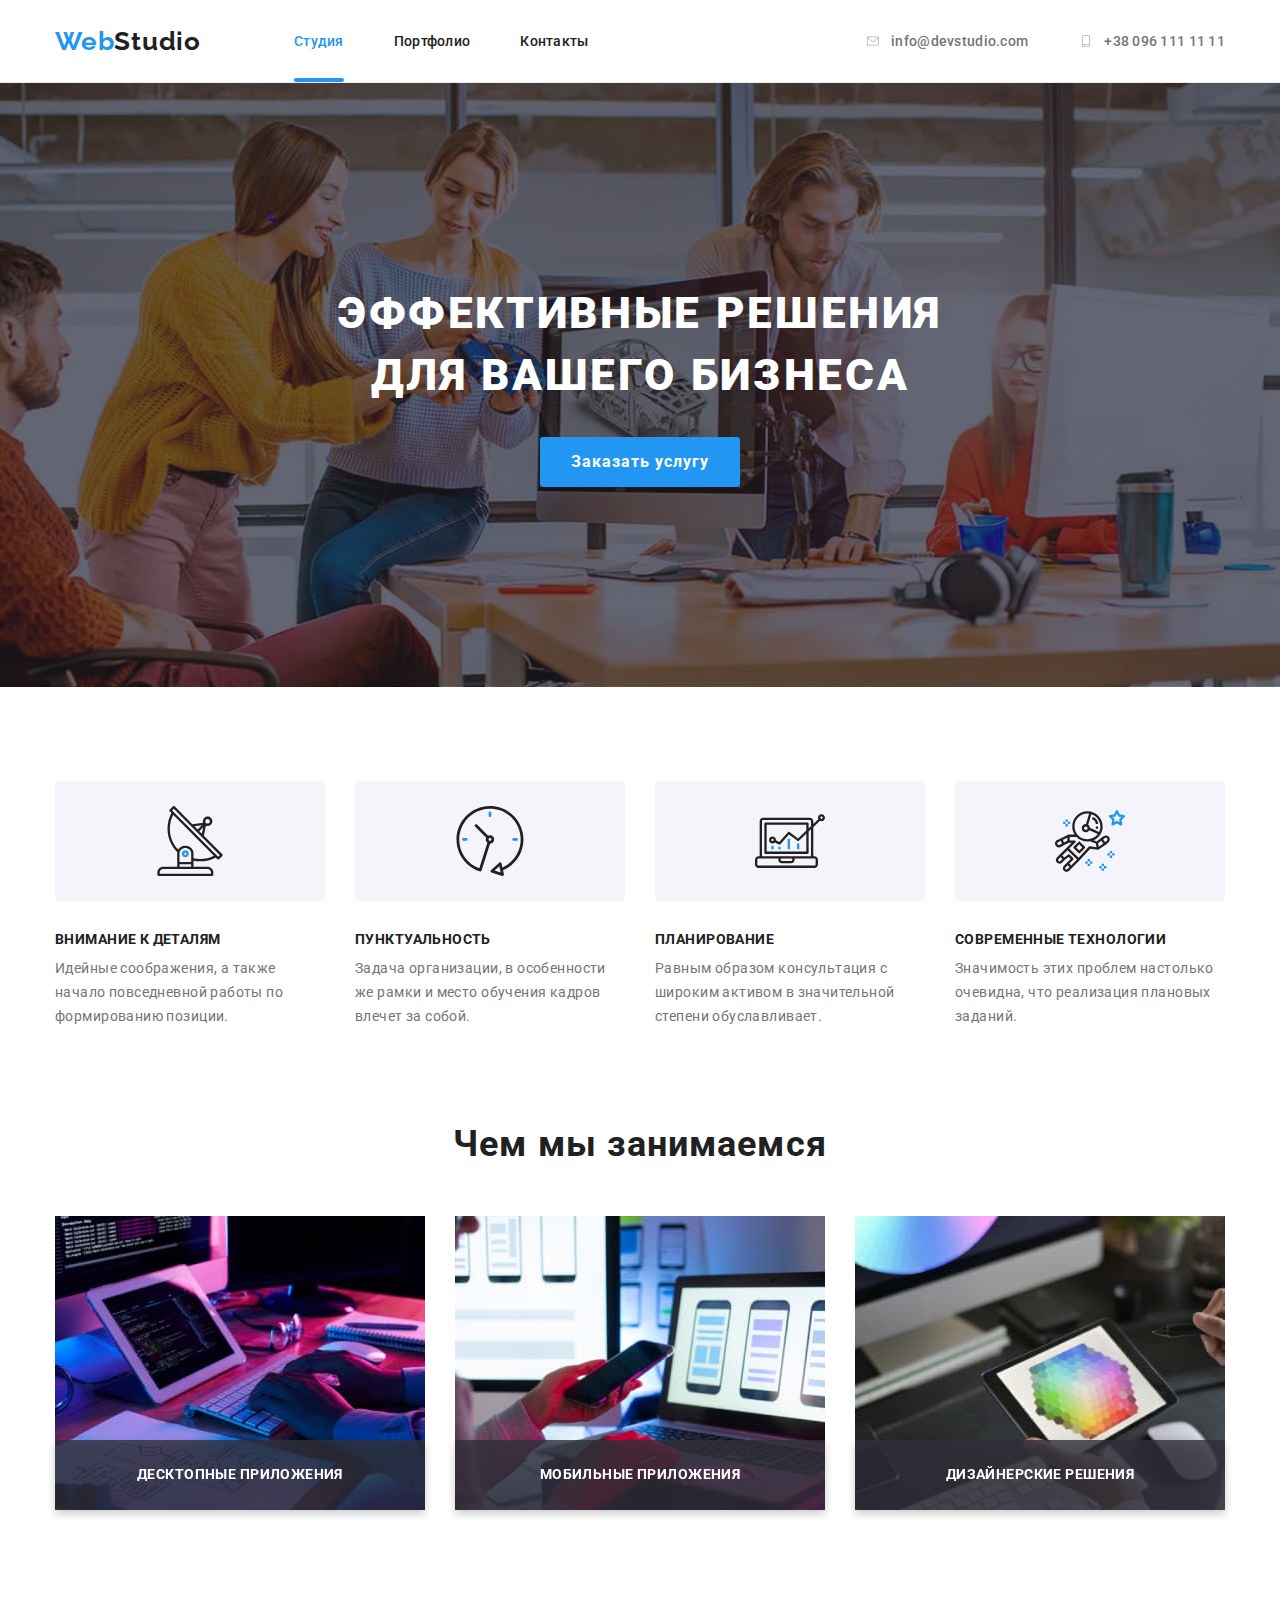
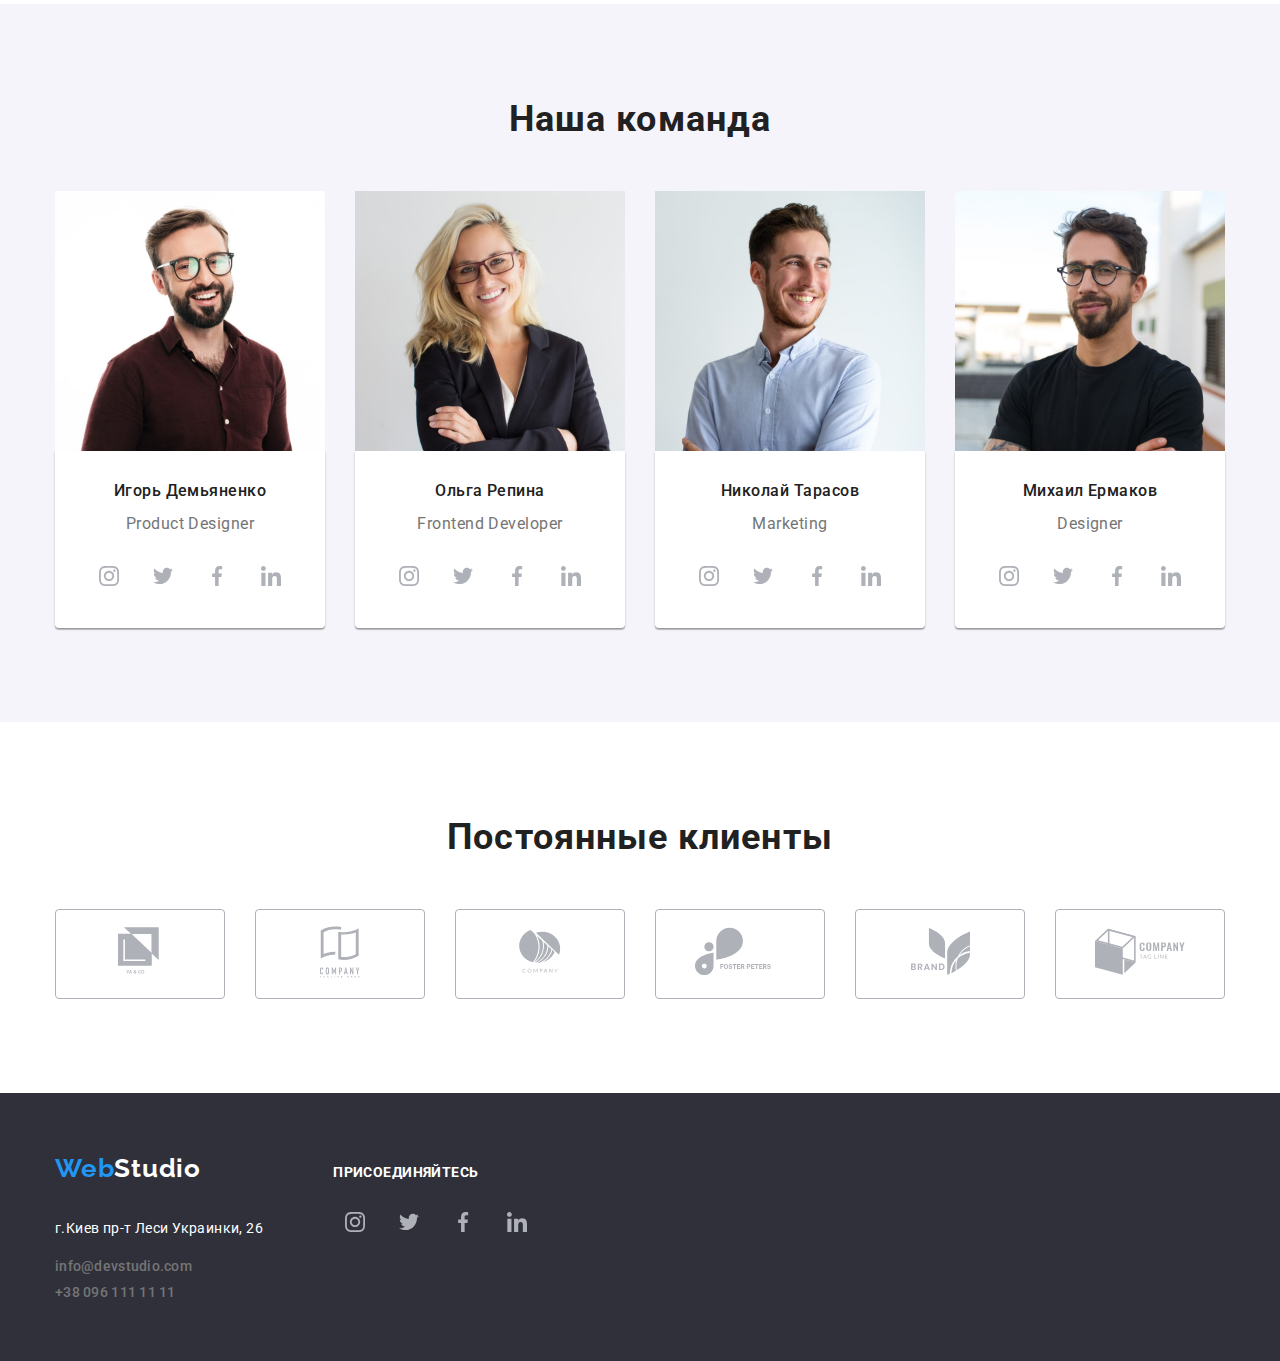
==== commit 83697d27: "last corrections" ====
--- a/index.html
+++ b/index.html
@@ -56,13 +56,15 @@
         <div data-modal class="backdrop is-hidden">
           <div class="modal">
             <p>текст модального окна</p>
+            
             <button class="close-button" data-modal-close aria-label="закрыть">
-              <svg class="close-button-icon">
-                <use href="./img/icons.svg#close" width="11px" height="11px"></use>
+              <svg class="close-button-icon" width="11px" height="11px">
+                <use href="./img/icons.svg#close"></use>
               </svg>
             </button>
           </div>
         </div>
+      </div>
     </section>
 
     <!--============FEATURES===============-->
@@ -127,29 +129,23 @@
       <div class="container">
         <h2 class="section-title">Чем мы занимаемся</h2>
         <ul class="about-list list">
-          <li class="about-list-item">
-            <a class="about-list-link link" href="">
+          <li class="about-list-item">            
               <img src="./img/box1.jpg" alt="computer" width="370">
               <div class="card-text-box">
                 <p class="card-text">десктопные приложения</p>
-              </div>
-            </a>
-          </li>
-          <li class="about-list-item">
-            <a class="about-list-link link" href="">
+              </div>          
+          </li>
+          <li class="about-list-item">            
               <img src="./img/box2.jpg" alt="smartphone" width="370">
               <div class="card-text-box">
                 <p class="card-text">мобильные приложения</p>
-              </div>
-            </a>
-          </li>
-          <li class="about-list-item">
-            <a class="about-list-link link" href="">
+              </div>           
+          </li>
+          <li class="about-list-item">            
               <img src="./img/box3.jpg" alt="tablet" width="370">
               <div class="card-text-box">
                 <p class="card-text">дизайнерские решения</p>
-              </div>
-            </a>
+              </div>           
           </li>
         </ul>
       </div>
@@ -299,23 +295,23 @@
       <div class="container">
         <h2 class="section-title">Постоянные клиенты</h2>
         <ul class="our-clients-list list">
-          <li class="our-clients-list-item"> <a class="our-clients-link link" href=""> <svg class="icon-logo">
-                <use href="./img/icons.svg#logo1" width="45px" height="50px"></use>
+          <li class="our-clients-list-item"> <a class="our-clients-link link" href=""> <svg class="icon-logo" width="45px" height="50px">
+                <use href="./img/icons.svg#logo1"></use>
               </svg></a> </li>
-          <li class="our-clients-list-item"> <a class="our-clients-link link" href=""> <svg class="icon-logo">
-                <use href="./img/icons.svg#logo2" width="40px" height="52px"></use>
-              </svg></a></li>
-          <li class="our-clients-list-item"> <a class="our-clients-link link" href=""> <svg class="icon-logo">
-                <use href="./img/icons.svg#logo3" width="42px" height="43px"></use>
-              </svg></a></li>
-          <li class="our-clients-list-item"> <a class="our-clients-link link" href=""> <svg class="icon-logo">
-                <use href="./img/icons.svg#logo4" width="170px" height="90px"></use>
-              </svg></a></li>
-          <li class="our-clients-list-item"> <a class="our-clients-link link" href=""> <svg class="icon-logo">
-                <use href="./img/icons.svg#logo5" width="59px" height="47px"></use>
-              </svg></a></li>
-          <li class="our-clients-list-item"> <a class="our-clients-link link" href=""> <svg class="icon-logo">
-                <use href="./img/icons.svg#logo6" width="170px" height="90px"></use>
+          <li class="our-clients-list-item"> <a class="our-clients-link link" href=""> <svg class="icon-logo" width="40px" height="52px">
+                <use href="./img/icons.svg#logo2"></use>
+              </svg></a></li>
+          <li class="our-clients-list-item"> <a class="our-clients-link link" href=""> <svg class="icon-logo" width="42px" height="43px">
+                <use href="./img/icons.svg#logo3"></use>
+              </svg></a></li>
+          <li class="our-clients-list-item"> <a class="our-clients-link link" href=""> <svg class="icon-logo" width="170px" height="90px">
+                <use href="./img/icons.svg#logo4"></use>
+              </svg></a></li>
+          <li class="our-clients-list-item"> <a class="our-clients-link link" href=""> <svg class="icon-logo" width="59px" height="47px">
+                <use href="./img/icons.svg#logo5"></use>
+              </svg></a></li>
+          <li class="our-clients-list-item"> <a class="our-clients-link link" href=""> <svg class="icon-logo" width="170px" height="90px">
+                <use href="./img/icons.svg#logo6"></use>
               </svg></a></li>
         </ul>
       </div>
--- a/css/styles.css
+++ b/css/styles.css
@@ -287,19 +287,25 @@
   position: absolute;
   left: 50%;
   top: 50%;
-  transform: translate(-50%, -50%);
+  transform: translate(-50%, -50%) scale(1);
+  opacity: 1;
   box-sizing: border-box;
   width: 528px;
   height: 581px;
   border-radius: 4px;
   background-color: var(--white-color);
   cursor: pointer;
-  margin: auto;
   box-shadow: 0px 2px 1px 0px rgba(0, 0, 0, 0.2);
   box-shadow: 0px 1px 1px 0px rgba(0, 0, 0, 0.14);
   box-shadow: 0px 1px 3px 0px rgba(0, 0, 0, 0.12);
+  transition: tranform 250ms cubic-bezier(0.4, 0, 0.2, 1),
+    opacity 150ms cubic-bezier(0.4, 0, 0.2, 1);
 }
 /* добавить scale + opacity при появлении modal */
+.backdrop.is-hidden .modal {
+  transform: translate(-50%, -50%) scale(0.5);
+  opacity: 0;
+}
 .close-button {
   position: absolute;
   top: 8px;
@@ -307,7 +313,6 @@
   display: flex;
   align-items: center;
   justify-content: center;
-  /* почему не центрируется??? */
   width: 30px;
   height: 30px;
   cursor: pointer;
@@ -486,39 +491,45 @@
   fill: var(--basic-icon-color);
 }
 .social-links-list-item:hover,
-.social-links-list-item:focus {
+.social-links-list-item:focus-within {
   background-color: var(--accent-color);
   border: 1px solid transparent;
 }
 .social-links-list-item:hover .social-links-icon,
-.social-links-list-item:focus .social-links-icon {
+.social-links-list-item:focus-within .social-links-icon {
   fill: var(--white-color);
 }
 
 .social-links-list {
   display: inline-flex;
 }
-.our-team-list-item {
-  filter: drop-shadow(0px 4px 4px rgba(0, 0, 0, 0.25));
+.member-card-text {
+  box-shadow: 0px 1px 3px rgba(0, 0, 0, 0.12), 0px 1px 1px rgba(0, 0, 0, 0.14),
+    0px 2px 1px rgba(0, 0, 0, 0.2);
+  border-radius: 0px 0px 4px 4px;
 }
 /* =============end of OUR TEAM==================== */
 /* =============OUR CLIENTS==================== */
 .our-clients-list {
   display: flex;
   flex-direction: row;
-  flex-wrap: no-wrap;
+  flex-wrap: nowrap;
   margin-left: -30px;
   margin-top: -30px;
 }
 .our-clients-list-item {
+  display: flex;
+  justify-content: center;
+  align-items: center;
+  box-sizing: border-box;
+  width: 170px;
+  height: 90px;
   border: 1px solid var(--basic-icon-color);
   border-radius: 4px;
   margin-left: 30px;
   margin-top: 30px;
 }
 .icon-logo {
-  width: 170px;
-  height: 90px;
   fill: var(--basic-icon-color);
   transition: fill 250ms cubic-bezier(0.4, 0, 0.2, 1);
 }
@@ -647,6 +658,8 @@
 .portfolio-button:focus {
   color: var(--white-color);
   background-color: var(--accent-color);
+  box-shadow: 0px 3px 1px rgba(0, 0, 0, 0.1), 0px 1px 2px rgba(0, 0, 0, 0.08),
+    0px 2px 2px rgba(0, 0, 0, 0.12);
 }
 /*========end of PORTFOLIO-BUTTONS==========  */
 /*========PORTFOLIO-PROJECTS==========  */
@@ -690,37 +703,24 @@
   margin-bottom: 4px;
 }
 
-.portfolio-project-card-link {
+.portfolio-thumb {
   position: relative;
-}
-.overlay {
-  display: block;
-  position: absolute;
-  bottom: -2 * 294px;
-  left: 0;
   width: 370px;
   height: 294px;
+  overflow: hidden;
+}
+.overlay {
+  display: block;
+  position: absolute;
+  top: 100%;
+  left: 0;
+  width: 100%;
+  height: 100%;
   background-color: rgba(33, 150, 243, 0.9);
   z-index: 1;
   opacity: 0;
-  transition: opacity 1250ms cubic-bezier(0.4, 0, 0.2, 1),
-    transform 1250ms cubic-bezier(0.4, 0, 0.2, 1);
-  /* animation-name: slide-up;
-  animation-duration: 1000ms;
-  animation-timing-function: cubic-bezier(0.4, 0, 0.2, 1);
-  animation-iteration-count: 1; */
-}
-
-/* @keyframes slide-up {
-  0% {
-    .overlay {bottom: -2 * 294px;  left: 0;}
-  }
-  50% {}
-  100% {}
-} */
-.portfolio-project-card-text {
-  background-color: #fff;
-  z-index: 3;
+  transition: opacity 250ms cubic-bezier(0.4, 0, 0.2, 1),
+    transform 250ms cubic-bezier(0.4, 0, 0.2, 1);
 }
 .overlay-text {
   display: block;
@@ -737,12 +737,10 @@
   text-align: start;
   padding: 63px 24px;
 }
-.portfolio-projects-list-item:hover .overlay {
+.portfolio-projects-list-item:hover .overlay,
+.portfolio-projects-list-item:focus-within .overlay {
   opacity: 1;
-  transform: translateY(-294px);
-}
-.portfolio-projects-list-item:focus .overlay {
-  opacity: 1;
+  transform: translateY(-100%);
 }
 
 /* ===========END of PORTFOLIO page============== */
